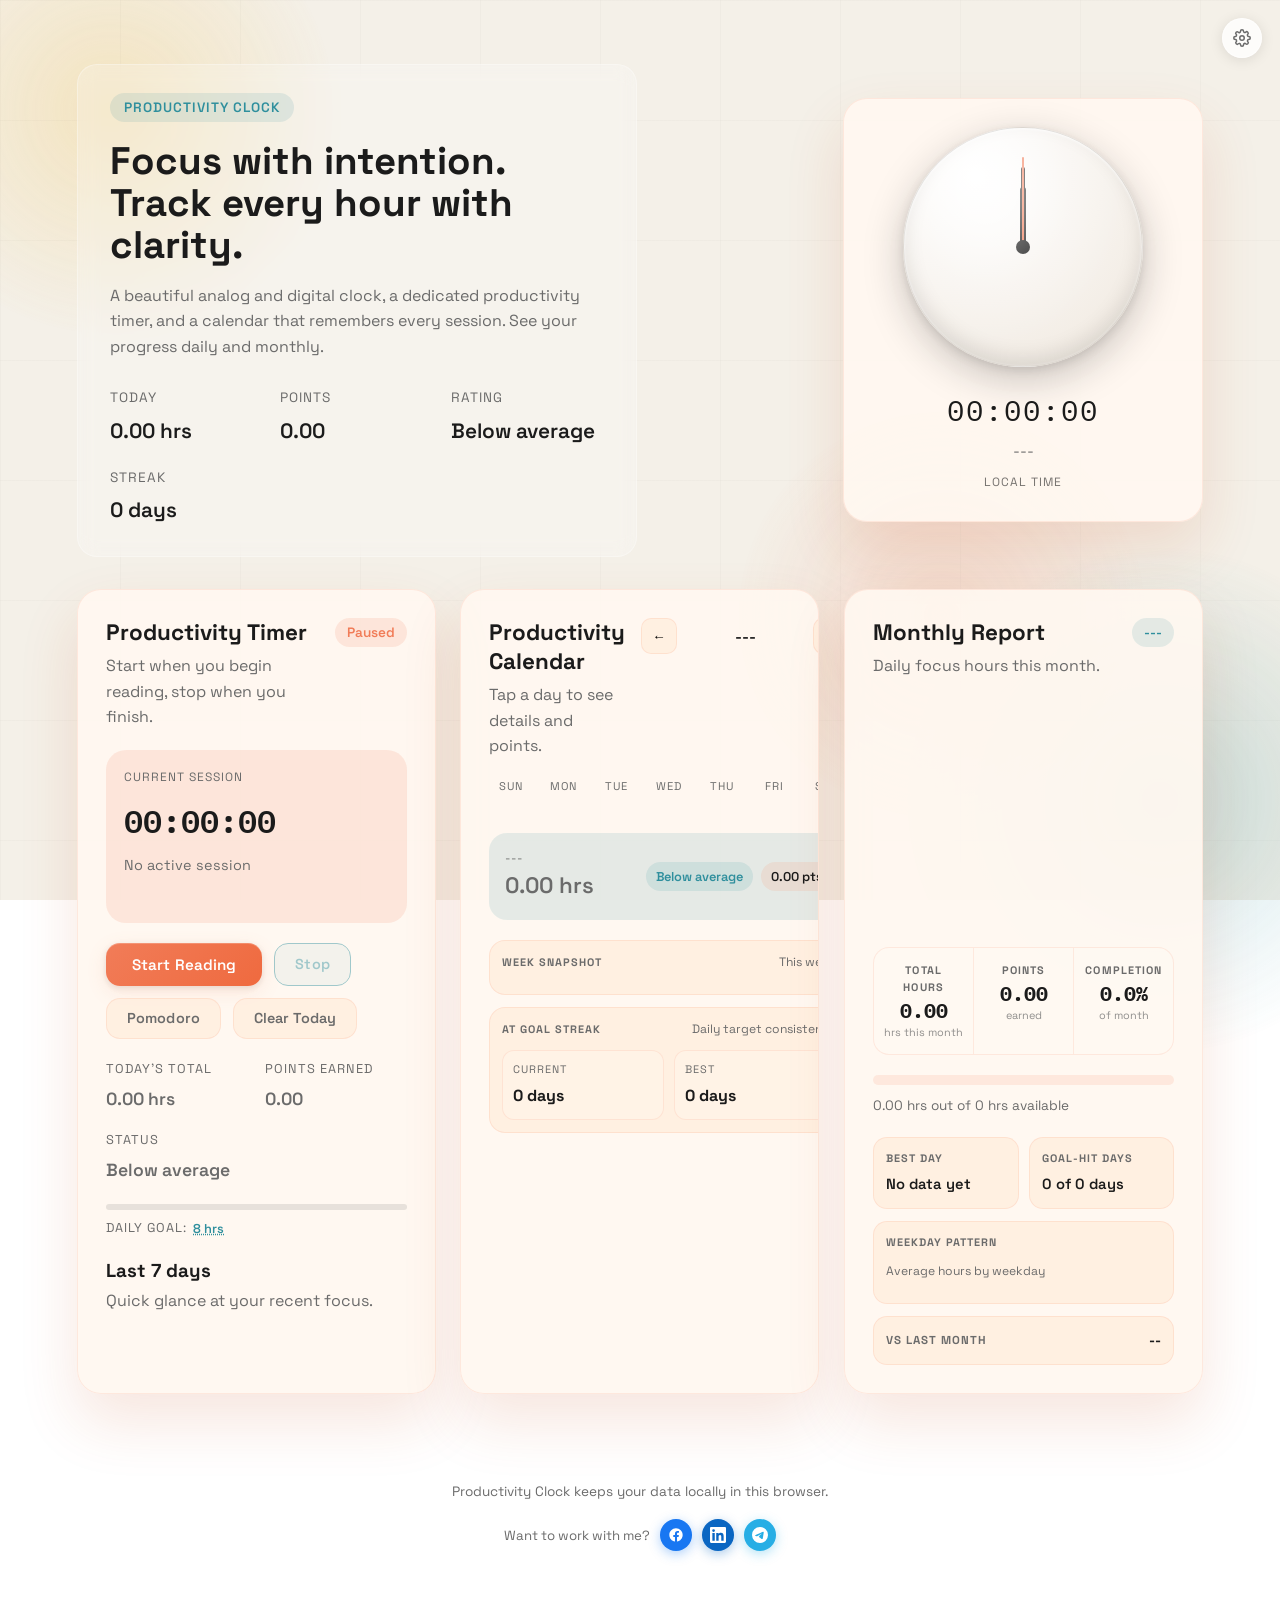
==== index.html @ 6327a014 "Add full stats page with day-by-day history, monthly reports, and calendar view" ====
<!doctype html>
<html lang="en">
  <head>
    <meta charset="UTF-8" />
    <meta name="viewport" content="width=device-width, initial-scale=1.0" />
    <title>Productivity Clock</title>
    <link rel="icon" type="image/svg+xml" href="logo.svg" />
    <link rel="stylesheet" href="styles.css" />
    <!-- storage.js must load before script.js — provides Store (chrome.storage adapter) -->
    <script src="storage.js"></script>
    <script defer src="script.js"></script>
  </head>
  <body>
    <!-- Settings -->
    <button class="settings-btn" id="settingsBtn" aria-label="Settings" title="Settings">
      <svg width="18" height="18" viewBox="0 0 24 24" fill="none" stroke="currentColor" stroke-width="2" stroke-linecap="round" stroke-linejoin="round" aria-hidden="true">
        <circle cx="12" cy="12" r="3"/><path d="M19.4 15a1.65 1.65 0 0 0 .33 1.82l.06.06a2 2 0 0 1-2.83 2.83l-.06-.06a1.65 1.65 0 0 0-1.82-.33 1.65 1.65 0 0 0-1 1.51V21a2 2 0 0 1-4 0v-.09A1.65 1.65 0 0 0 9 19.4a1.65 1.65 0 0 0-1.82.33l-.06.06a2 2 0 0 1-2.83-2.83l.06-.06A1.65 1.65 0 0 0 4.68 15a1.65 1.65 0 0 0-1.51-1H3a2 2 0 0 1 0-4h.09A1.65 1.65 0 0 0 4.6 9a1.65 1.65 0 0 0-.33-1.82l-.06-.06a2 2 0 0 1 2.83-2.83l.06.06A1.65 1.65 0 0 0 9 4.68a1.65 1.65 0 0 0 1-1.51V3a2 2 0 0 1 4 0v.09a1.65 1.65 0 0 0 1 1.51 1.65 1.65 0 0 0 1.82-.33l.06-.06a2 2 0 0 1 2.83 2.83l-.06.06A1.65 1.65 0 0 0 19.4 9a1.65 1.65 0 0 0 1.51 1H21a2 2 0 0 1 0 4h-.09a1.65 1.65 0 0 0-1.51 1z"/>
      </svg>
    </button>
    <div class="settings-panel" id="settingsPanel" hidden>
      <p class="sp-title">Settings</p>
      <div class="sp-section">
        <p class="sp-label">Theme</p>
        <div class="sp-themes">
          <button class="theme-dot" data-theme="warm"   title="Warm"></button>
          <button class="theme-dot" data-theme="dark"   title="Dark"></button>
          <button class="theme-dot" data-theme="ocean"  title="Ocean"></button>
          <button class="theme-dot" data-theme="forest" title="Forest"></button>
          <button class="theme-dot" data-theme="dusk"   title="Dusk"></button>
        </div>
      </div>
      <div class="sp-section">
        <p class="sp-label">Time Format</p>
        <div class="sp-formats">
          <label class="sp-fmt-opt"><input type="radio" name="timeFmt" value="hr"><span>Hr <em>2.50 hrs</em></span></label>
          <label class="sp-fmt-opt"><input type="radio" name="timeFmt" value="hr-min"><span>Hr · Min <em>2h 30m</em></span></label>
          <label class="sp-fmt-opt"><input type="radio" name="timeFmt" value="hr-min-sec"><span>Hr · Min · Sec <em>2h 30m 15s</em></span></label>
        </div>
      </div>
    </div>

    <div class="background">
      <div id="bgOverlay"></div>
      <span class="orb orb-one"></span>
      <span class="orb orb-two"></span>
      <span class="orb orb-three"></span>
      <span class="grid-texture"></span>
    </div>

    <!-- Background canvas — clock-tick particles + expanding rings -->
    <canvas id="bgCanvas"></canvas>

    <header class="hero">
      <div class="hero-copy">
        <span class="badge">Productivity Clock</span>
        <h1>Focus with intention. Track every hour with clarity.</h1>
        <p>
          A beautiful analog and digital clock, a dedicated productivity timer, and
          a calendar that remembers every session. See your progress daily and monthly.
        </p>
        <div class="hero-stats">
          <div>
            <p class="stat-label">Today</p>
            <p class="stat-value" id="todayHours">0.00 hrs</p>
          </div>
          <div>
            <p class="stat-label">Points</p>
            <p class="stat-value" id="todayPoints">0.00</p>
          </div>
          <div>
            <p class="stat-label">Rating</p>
            <p class="stat-value" id="todayRating">Below average</p>
          </div>
          <div>
            <p class="stat-label">Streak</p>
            <p class="stat-value" id="streakValue">0 days</p>
          </div>
        </div>
      </div>

      <div class="clock-card">
        <div class="analog-clock" aria-label="Analog clock">
          <div class="clock-face" id="clockFace">
            <span class="center-dot"></span>
            <span class="hand hour-hand" id="hourHand"></span>
            <span class="hand minute-hand" id="minuteHand"></span>
            <span class="hand second-hand" id="secondHand"></span>
          </div>
        </div>
        <div class="digital-block">
          <p class="digital-time" id="digitalTime">00:00:00</p>
          <p class="digital-date" id="digitalDate">---</p>
          <p class="timezone">Local time</p>
        </div>
      </div>
    </header>

    <main class="main-grid">
      <section class="card timer-card">
        <div class="card-header">
          <div>
            <h2>Productivity Timer</h2>
            <p>Start when you begin reading, stop when you finish.</p>
          </div>
          <span class="pill" id="timerStatus">Paused</span>
        </div>

        <div class="timer-display">
          <p class="timer-label">Current session</p>
          <p class="timer-value" id="sessionTime">00:00:00</p>
          <p class="timer-meta" id="sessionMeta">No active session</p>
          <p class="session-active-label" id="sessionActiveLabel"></p>
        </div>

        <div class="timer-actions">
          <button class="btn primary" id="startBtn">Start Reading</button>
          <button class="btn ghost" id="stopBtn" disabled>Stop</button>
          <button class="btn subtle" id="pomoToggleBtn">Pomodoro</button>
          <button class="btn subtle" id="clearTodayBtn">Clear Today</button>
        </div>

        <div class="pomo-section" id="pomoSection" hidden>
          <div class="pomo-settings">
            <div class="pomo-set-row">
              <span class="pomo-set-label">Focus</span>
              <div class="pomo-time-entry">
                <input type="number" id="pomoFocusFloat" class="pomo-num-input pomo-float-input" value="0.42" min="0.00028" max="23.9997" step="0.01" hidden>
                <span class="pomo-unit pomo-float-unit" hidden>hrs</span>
                <input type="number" id="pomoFocusH" class="pomo-num-input pomo-h-input" value="0" min="0" max="23" hidden>
                <span class="pomo-unit pomo-h-unit" hidden>h</span>
                <input type="number" id="pomoFocusM" class="pomo-num-input pomo-m-input" value="25" min="0" max="59">
                <span class="pomo-unit pomo-m-unit">m</span>
                <input type="number" id="pomoFocusS" class="pomo-num-input pomo-s-input" value="0" min="0" max="59" hidden>
                <span class="pomo-unit pomo-s-unit" hidden>s</span>
              </div>
            </div>
            <div class="pomo-set-row">
              <span class="pomo-set-label">Break</span>
              <label class="pomo-break-toggle" title="Enable break">
                <input type="checkbox" id="pomoBreakCheck" checked>
                <span class="pomo-toggle-pill"></span>
              </label>
              <div class="pomo-time-entry" id="pomoBreakEntry">
                <input type="number" id="pomoBreakFloat" class="pomo-num-input pomo-float-input" value="0.08" min="0" max="23.9997" step="0.01" hidden>
                <span class="pomo-unit pomo-float-unit" hidden>hrs</span>
                <input type="number" id="pomoBreakH" class="pomo-num-input pomo-h-input" value="0" min="0" max="23" hidden>
                <span class="pomo-unit pomo-h-unit" hidden>h</span>
                <input type="number" id="pomoBreakM" class="pomo-num-input pomo-m-input" value="5" min="0" max="59">
                <span class="pomo-unit pomo-m-unit">m</span>
                <input type="number" id="pomoBreakS" class="pomo-num-input pomo-s-input" value="0" min="0" max="59" hidden>
                <span class="pomo-unit pomo-s-unit" hidden>s</span>
              </div>
            </div>
          </div>
          <p class="pomo-phase-label" id="pomoPhaseLabel">Focus</p>
          <p class="pomo-time" id="pomoTime">25:00</p>
          <p class="pomo-cycles-note" id="pomoCyclesNote">0 cycles completed</p>
        </div>

        <div class="timer-summary">
          <div>
            <p class="summary-label">Today's total</p>
            <p class="summary-value" id="todayTotal">0.00 hrs</p>
          </div>
          <div>
            <p class="summary-label">Points earned</p>
            <p class="summary-value" id="todayPointsSummary">0.00</p>
          </div>
          <div>
            <p class="summary-label">Status</p>
            <p class="summary-value" id="todayStatusSummary">Below average</p>
          </div>
        </div>

        <div class="goal-row">
          <div class="goal-track">
            <div class="goal-fill" id="goalFill"></div>
          </div>
          <p class="goal-label">Daily goal: <button class="goal-edit-btn" id="goalEditBtn">8 hrs</button></p>
        </div>

        <div class="history">
          <div class="history-header">
            <h3>Last 7 days</h3>
            <p>Quick glance at your recent focus.</p>
          </div>
          <div class="history-list" id="historyList"></div>
        </div>
      </section>

      <section class="card calendar-card">
        <div class="card-header calendar-header">
          <div>
            <h2>Productivity Calendar</h2>
            <p>Tap a day to see details and points.</p>
          </div>
          <div class="month-controls">
            <button class="icon-btn" id="prevMonthBtn" aria-label="Previous month">&#8592;</button>
            <span class="month-label" id="monthLabel">---</span>
            <button class="icon-btn" id="nextMonthBtn" aria-label="Next month">&#8594;</button>
          </div>
        </div>

        <div class="calendar-grid">
          <div class="weekday">Sun</div>
          <div class="weekday">Mon</div>
          <div class="weekday">Tue</div>
          <div class="weekday">Wed</div>
          <div class="weekday">Thu</div>
          <div class="weekday">Fri</div>
          <div class="weekday">Sat</div>
        </div>
        <div class="calendar-days" id="calendarDays"></div>

        <div class="day-detail">
          <div>
            <p class="detail-label" id="selectedDateLabel">---</p>
            <p class="detail-hours" id="selectedDateHours">0.00 hrs</p>
          </div>
          <div class="detail-meta">
            <span class="detail-pill" id="selectedDateRating">Below average</span>
            <span class="detail-pill ghost" id="selectedDatePoints">0.00 pts</span>
          </div>
        </div>

        <div class="calendar-insights">
          <div class="week-strip-block">
            <div class="insight-head">
              <p class="insight-kicker">Week Snapshot</p>
              <p class="insight-meta" id="weekStripLabel">This week</p>
            </div>
            <div class="week-strip-days" id="weekStripDays"></div>
          </div>

          <div class="goal-streak-block">
            <div class="insight-head">
              <p class="insight-kicker">At Goal Streak</p>
              <p class="insight-meta">Daily target consistency</p>
            </div>
            <div class="goal-streak-stats">
              <div class="goal-streak-item">
                <p class="gss-label">Current</p>
                <p class="gss-value" id="goalStreakCurrent">0 days</p>
              </div>
              <div class="goal-streak-item">
                <p class="gss-label">Best</p>
                <p class="gss-value" id="goalStreakBest">0 days</p>
              </div>
            </div>
          </div>
        </div>
      </section>

      <section class="card report-card">
        <div class="card-header">
          <div>
            <h2>Monthly Report</h2>
            <p>Daily focus hours this month.</p>
          </div>
          <span class="pill accent" id="reportMonth">---</span>
        </div>

        <!-- Chart — prominent, first thing you see -->
        <div class="month-chart-wrap">
          <canvas id="monthChart" class="month-chart"></canvas>
          <div class="chart-tooltip" id="chartTooltip" hidden>
            <p class="ct-date" id="ctDate"></p>
            <p class="ct-val" id="ctVal"></p>
          </div>
        </div>

        <!-- Stat row -->
        <div class="report-stats-row">
          <div class="report-stat-item">
            <p class="rst-label">Total hours</p>
            <p class="rst-value" id="monthHours">0.00</p>
            <p class="rst-unit">hrs this month</p>
          </div>
          <div class="rst-divider"></div>
          <div class="report-stat-item">
            <p class="rst-label">Points</p>
            <p class="rst-value" id="monthPoints">0.00</p>
            <p class="rst-unit">earned</p>
          </div>
          <div class="rst-divider"></div>
          <div class="report-stat-item">
            <p class="rst-label">Completion</p>
            <p class="rst-value" id="monthPercent">0.0%</p>
            <p class="rst-unit">of month</p>
          </div>
        </div>

        <!-- Progress bar -->
        <div class="progress">
          <div class="progress-track">
            <div class="progress-bar" id="monthProgress"></div>
          </div>
          <p class="progress-note" id="monthNote">0.00 hrs out of 0 hrs available</p>
        </div>

        <div class="month-insights">
          <div class="month-highlight-grid">
            <div class="month-highlight-item">
              <p class="mhi-label">Best day</p>
              <p class="mhi-value" id="monthBestDay">No data yet</p>
            </div>
            <div class="month-highlight-item">
              <p class="mhi-label">Goal-hit days</p>
              <p class="mhi-value" id="monthGoalHitDays">0 of 0 days</p>
            </div>
          </div>

          <div class="weekday-pattern">
            <div class="insight-head">
              <p class="insight-kicker">Weekday Pattern</p>
              <p class="insight-meta">Average hours by weekday</p>
            </div>
            <div class="weekday-pattern-row" id="weekdayPatternRow"></div>
          </div>

          <div class="month-trend-row">
            <p class="mtr-label">Vs last month</p>
            <p class="mtr-value" id="monthTrendValue">--</p>
          </div>
        </div>
      </section>
    </main>

    <footer class="footer">
      <p class="footer-note">Productivity Clock keeps your data locally in this browser.</p>
      <div class="footer-contact">
        <span class="footer-contact-text">Want to work with me?</span>
        <a class="footer-social-btn fb" href="https://www.facebook.com/ap.babu.125" target="_blank" rel="noopener noreferrer" aria-label="Facebook">
          <svg viewBox="0 0 24 24" fill="currentColor" width="16" height="16"><path d="M22 12c0-5.52-4.48-10-10-10S2 6.48 2 12c0 4.99 3.66 9.13 8.44 9.88V14.89h-2.54V12h2.54V9.8c0-2.51 1.49-3.89 3.77-3.89 1.09 0 2.24.2 2.24.2v2.46h-1.26c-1.24 0-1.63.77-1.63 1.56V12h2.77l-.44 2.89h-2.33v6.99C18.34 21.13 22 16.99 22 12z"/></svg>
          <span class="fsb-label">Facebook</span>
        </a>
        <a class="footer-social-btn li" href="https://www.linkedin.com/in/anup-podder-4736012a7/" target="_blank" rel="noopener noreferrer" aria-label="LinkedIn">
          <svg viewBox="0 0 24 24" fill="currentColor" width="16" height="16"><path d="M20.45 20.45h-3.55v-5.57c0-1.33-.03-3.04-1.85-3.04-1.85 0-2.13 1.45-2.13 2.94v5.67H9.37V9h3.41v1.56h.05c.48-.9 1.64-1.85 3.37-1.85 3.6 0 4.27 2.37 4.27 5.45v6.29zM5.34 7.43a2.06 2.06 0 1 1 0-4.12 2.06 2.06 0 0 1 0 4.12zM7.12 20.45H3.56V9h3.56v11.45zM22.22 0H1.77C.79 0 0 .77 0 1.72v20.56C0 23.23.79 24 1.77 24h20.45C23.2 24 24 23.23 24 22.28V1.72C24 .77 23.2 0 22.22 0z"/></svg>
          <span class="fsb-label">LinkedIn</span>
        </a>
        <a class="footer-social-btn tg" href="https://t.me/AP_babu" target="_blank" rel="noopener noreferrer" aria-label="Telegram">
          <svg viewBox="0 0 24 24" fill="currentColor" width="16" height="16"><path d="M11.944 0A12 12 0 0 0 0 12a12 12 0 0 0 12 12 12 12 0 0 0 12-12A12 12 0 0 0 12 0a12 12 0 0 0-.056 0zm4.962 7.224c.1-.002.321.023.465.14a.506.506 0 0 1 .171.325c.016.093.036.306.02.472-.18 1.898-.962 6.502-1.36 8.627-.168.9-.499 1.201-.82 1.23-.696.065-1.225-.46-1.9-.902-1.056-.693-1.653-1.124-2.678-1.8-1.185-.78-.417-1.21.258-1.91.177-.184 3.247-2.977 3.307-3.23.007-.032.014-.15-.056-.212s-.174-.041-.249-.024c-.106.024-1.793 1.14-5.061 3.345-.48.33-.913.49-1.302.48-.428-.008-1.252-.241-1.865-.44-.752-.245-1.349-.374-1.297-.789.027-.216.325-.437.893-.663 3.498-1.524 5.83-2.529 6.998-3.014 3.332-1.386 4.025-1.627 4.476-1.635z"/></svg>
          <span class="fsb-label">Telegram</span>
        </a>
      </div>
    </footer>

    <!-- Session name modal -->
    <div class="modal-overlay" id="sessionModal" hidden>
      <div class="modal-card">
        <p class="modal-eyebrow">New Session</p>
        <h3 class="modal-title">What are you working on?</h3>
        <input type="text" id="sessionModalInput" class="modal-input" placeholder="e.g. Chapter 3, Deep work…" autocomplete="off" maxlength="60" />
        <p class="modal-hint">Optional — helps you remember what each session was for.</p>
        <div class="modal-actions">
          <button class="btn ghost" id="sessionModalCancel">Cancel</button>
          <button class="btn primary" id="sessionModalOk">Start</button>
        </div>
      </div>
    </div>

    <!-- Goal edit modal -->
    <div class="modal-overlay" id="goalModal" hidden>
      <div class="modal-card">
        <p class="modal-eyebrow">Daily Goal</p>
        <h3 class="modal-title">Set your focus target</h3>
        <!-- Float input — shown in "hr" mode -->
        <div class="modal-num-row" id="goalFloatRow">
          <input type="number" id="goalModalInput" class="modal-num-input" min="0.01" max="24" step="0.01" />
          <span class="modal-unit">hrs</span>
        </div>
        <!-- H + M inputs — shown in "hr-min" and "hr-min-sec" modes -->
        <div class="modal-num-row modal-hms-row" id="goalHMRow" hidden>
          <input type="number" id="goalModalH" class="modal-num-input modal-hms-input" min="0" max="23" value="8" />
          <span class="modal-unit">h</span>
          <input type="number" id="goalModalM" class="modal-num-input modal-hms-input" min="0" max="59" value="0" />
          <span class="modal-unit">m</span>
          <input type="number" id="goalModalS" class="modal-num-input modal-hms-input goal-s-input" min="0" max="59" value="0" hidden />
          <span class="modal-unit goal-s-unit" hidden>s</span>
        </div>
        <p class="modal-hint" id="goalModalHint">How many focused hours do you aim to complete today?</p>
        <div class="modal-warn" id="goalModalConfirmWarn" hidden>
          <span class="modal-warn-icon">&#9888;</span>
          <span>You can only set your daily goal <strong>once per day</strong>. Once saved, it cannot be changed until tomorrow. Are you sure?</span>
        </div>
        <div class="modal-warn modal-warn-locked" id="goalModalWarn" hidden>
          <span class="modal-warn-icon">&#9432;</span>
          <span>You've already set today's goal. It can only be changed once per day — come back tomorrow.</span>
        </div>
        <div class="modal-actions">
          <button class="btn ghost" id="goalModalCancel">Cancel</button>
          <button class="btn primary" id="goalModalOk">Save Goal</button>
        </div>
      </div>
    </div>

    <!-- Clear Today confirmation modal -->
    <div class="modal-overlay" id="clearModal" hidden>
      <div class="modal-card clear-modal-card">
        <div class="clear-modal-icon">
          <svg width="28" height="28" viewBox="0 0 24 24" fill="none" stroke="currentColor" stroke-width="2" stroke-linecap="round" stroke-linejoin="round" aria-hidden="true">
            <polyline points="3 6 5 6 21 6"/>
            <path d="M19 6l-1 14a2 2 0 0 1-2 2H8a2 2 0 0 1-2-2L5 6"/>
            <path d="M10 11v6M14 11v6"/>
            <path d="M9 6V4a1 1 0 0 1 1-1h4a1 1 0 0 1 1 1v2"/>
          </svg>
        </div>
        <h3 class="modal-title">Clear today's record?</h3>
        <p class="modal-hint">All focus time logged today will be permanently removed. This cannot be undone.</p>
        <div class="modal-actions">
          <button class="btn ghost" id="clearModalCancel">Cancel</button>
          <button class="btn danger" id="clearModalOk">Yes, clear it</button>
        </div>
      </div>
    </div>

    <!-- Tour: backdrop, spotlight, and card are separate so z-index stacking works cleanly -->
    <div class="tour-backdrop" id="tourOverlay" hidden></div>
    <div class="tour-spotlight" id="tourSpotlight" hidden aria-hidden="true"></div>
    <div class="tour-card" id="tourCard" hidden aria-modal="true" role="dialog" aria-label="Feature tour">
      <div class="tour-top">
        <span class="tour-emoji" id="tourEmoji">👋</span>
        <span class="tour-counter" id="tourCounter">1 of 7</span>
        <button class="tour-skip" id="tourSkip" aria-label="Skip tour">Skip tour</button>
      </div>
      <h3 class="tour-title" id="tourTitle"></h3>
      <p class="tour-desc" id="tourDesc"></p>
      <div class="tour-footer">
        <button class="tour-btn" id="tourPrev" aria-label="Previous step">← Back</button>
        <span class="tour-dots" id="tourDots"></span>
        <button class="tour-btn tour-btn-primary" id="tourNext">Next →</button>
      </div>
    </div>
    <!-- Reading Mode Overlay -->
    <div class="reading-overlay" id="readingOverlay" role="dialog" aria-label="Reading session" aria-hidden="true" hidden inert>

      <!-- State 1: Reading main (single ring view) -->
      <div class="reading-main" id="readingMain">
        <div class="reading-ring-wrap">
          <svg class="reading-ring-svg" viewBox="0 0 200 200" aria-hidden="true">
            <circle class="rring-track" cx="100" cy="100" r="86"/>
            <circle class="rring-fill" id="readingRingFill" cx="100" cy="100" r="86"/>
          </svg>
          <div class="reading-center">
            <span class="reading-mode-lbl">READING</span>
            <div class="reading-elapsed" id="readingElapsed">00:00</div>
            <span class="reading-sub-lbl">session time</span>
          </div>
        </div>
        <div class="reading-pomo-setup" id="readingPomoSetup" hidden>
          <div class="rps-rows">
            <div class="rps-row">
              <span class="rps-field-lbl">Focus</span>
              <div class="rps-time-entry">
                <input type="number" id="rovFocusFloat" class="rov-num-input pomo-float-input" value="0.42" min="0.00028" max="23.9997" step="0.01" hidden>
                <span class="rps-unit pomo-float-unit" hidden>hrs</span>
                <input type="number" id="rovFocusH" class="rov-num-input pomo-h-input" value="0" min="0" max="23" hidden>
                <span class="rps-unit pomo-h-unit" hidden>h</span>
                <input type="number" id="rovFocusM" class="rov-num-input pomo-m-input" value="25" min="0" max="59">
                <span class="rps-unit pomo-m-unit">m</span>
                <input type="number" id="rovFocusS" class="rov-num-input pomo-s-input" value="0" min="0" max="59" hidden>
                <span class="rps-unit pomo-s-unit" hidden>s</span>
              </div>
            </div>
            <div class="rps-row">
              <span class="rps-field-lbl">Break</span>
              <label class="pomo-break-toggle" title="Enable break">
                <input type="checkbox" id="rovBreakCheck" checked>
                <span class="pomo-toggle-pill"></span>
              </label>
              <div class="rps-time-entry" id="rovBreakEntry">
                <input type="number" id="rovBreakFloat" class="rov-num-input pomo-float-input" value="0.08" min="0" max="23.9997" step="0.01" hidden>
                <span class="rps-unit pomo-float-unit" hidden>hrs</span>
                <input type="number" id="rovBreakH" class="rov-num-input pomo-h-input" value="0" min="0" max="23" hidden>
                <span class="rps-unit pomo-h-unit" hidden>h</span>
                <input type="number" id="rovBreakM" class="rov-num-input pomo-m-input" value="5" min="0" max="59">
                <span class="rps-unit pomo-m-unit">m</span>
                <input type="number" id="rovBreakS" class="rov-num-input pomo-s-input" value="0" min="0" max="59" hidden>
                <span class="rps-unit pomo-s-unit" hidden>s</span>
              </div>
            </div>
          </div>
          <div class="rps-actions">
            <button class="rov-btn rov-ghost" id="readingPomoCancel">Cancel</button>
            <button class="rov-btn rov-primary" id="readingPomoStart">Start Focus</button>
          </div>
        </div>
        <div class="reading-controls">
          <button class="rov-pomo-btn" id="readingPomoToggle">Focus Mode</button>
          <button class="rov-stop-btn" id="readingStopBtn">Stop Session</button>
        </div>
      </div>

      <!-- State 2: Split view (reading + focus side by side) -->
      <div class="reading-split" id="readingSplit" hidden>
        <div class="split-reading-panel" id="splitReadingPanel">
          <p class="split-panel-label">READING</p>
          <div class="split-ring-wrap">
            <svg viewBox="0 0 160 160" class="split-ring-svg" aria-hidden="true">
              <circle class="srring-track" cx="80" cy="80" r="66"/>
              <circle class="srring-fill" id="splitReadFill" cx="80" cy="80" r="66"/>
            </svg>
            <div class="split-center">
              <div class="split-elapsed" id="splitElapsed">00:00</div>
              <span class="split-sub">session</span>
            </div>
          </div>
        </div>
        <div class="split-vdivider" id="splitDivider" aria-hidden="true"></div>
        <div class="split-focus-panel" id="splitFocusPanel">
          <p class="split-panel-label" id="splitFocusLabel">FOCUS</p>
          <div id="splitFocusCount">
            <div class="split-ring-wrap">
              <svg viewBox="0 0 160 160" class="split-ring-svg" aria-hidden="true">
                <circle class="sfring-track" cx="80" cy="80" r="66"/>
                <circle class="sfring-fill" id="splitFocusFill" cx="80" cy="80" r="66"/>
              </svg>
              <div class="split-center">
                <div class="split-countdown" id="splitCountdown">25:00</div>
                <span class="split-sub" id="splitFocusSub">stay focused</span>
              </div>
            </div>
          </div>
          <div id="splitPomoDone" hidden>
            <p class="spd-title">Round complete</p>
            <p class="spd-cycles" id="splitDoneCycles">1 cycle completed</p>
            <div class="spd-actions">
              <button class="rov-btn rov-primary" id="splitSameTimeBtn">Same time</button>
              <button class="rov-btn rov-subtle"  id="splitEndPomoBtn">Continue reading</button>
            </div>
          </div>
        </div>
      </div>

      <!-- Split controls row -->
      <div class="split-controls" id="splitControls" hidden>
        <button class="rov-panel-stop-btn" id="splitPanelStopBtn" hidden>Stop Focus</button>
        <button class="rov-stop-btn" id="splitStopBtn">Stop Session</button>
      </div>

    </div>
    <!-- Focus Mode Overlay -->
    <div class="focus-overlay" id="focusOverlay" role="dialog" aria-label="Focus timer" aria-hidden="true" hidden inert>
      <!-- Active countdown view -->
      <div class="focus-body" id="focusBody">
        <div class="focus-ring-wrap">
          <svg class="focus-ring-svg" viewBox="0 0 200 200" aria-hidden="true">
            <circle class="fring-track" cx="100" cy="100" r="86"/>
            <circle class="fring-fill" id="focusRingFill" cx="100" cy="100" r="86"/>
          </svg>
          <div class="focus-center">
            <span class="focus-phase-lbl" id="focusPhaseLabel">FOCUS</span>
            <div class="focus-countdown" id="focusCountdown">25:00</div>
            <span class="focus-sub-lbl" id="focusSubLabel">Stay in the zone.</span>
          </div>
        </div>
        <button class="focus-stop-btn" id="focusStopBtn">Stop session</button>
      </div>
      <!-- Round-complete prompt -->
      <div class="focus-done-wrap" id="focusDoneWrap" hidden>
        <div class="focus-done-card">
          <p class="fdc-title">Round complete</p>
          <p class="fdc-cycles" id="focusDoneCycles">1 cycle completed</p>
          <p class="fdc-question">Try another Pomodoro?</p>
          <div class="fdc-actions">
            <button class="fdc-btn fdc-primary" id="focusSameBtn">Same time</button>
            <button class="fdc-btn fdc-ghost"   id="focusNewBtn">Update time</button>
            <button class="fdc-btn fdc-subtle"  id="focusQuitBtn">I'm done</button>
          </div>
        </div>
      </div>
    </div>
  </body>
</html>
---- styles.css ----
@import url("https://fonts.googleapis.com/css2?family=Space+Grotesk:wght@300;400;500;600;700&family=IBM+Plex+Mono:wght@400;500&display=swap");

:root {
  --bg: #f4f0e8;
  --ink: #1b1b1b;
  --muted: #6b6b6b;
  --card: rgba(255, 248, 240, 0.92);
  --stroke: rgba(241, 124, 88, 0.13);
  --surface: rgba(255, 238, 222, 0.80);
  --accent-bg: rgba(241, 124, 88, 0.14);
  --teal-bg: rgba(47, 143, 157, 0.12);
  --green-bg: rgba(76, 149, 108, 0.14);
  --accent: #f17c58;
  --accent-strong: #ef6a3f;
  --teal: #2f8f9d;
  --gold: #f2c14e;
  --green: #4c956c;
  --shadow: 0 28px 60px rgba(200, 80, 30, 0.14);
}

*,
*::before,
*::after {
  box-sizing: border-box;
  user-select: none;
  -webkit-user-select: none;
}

input,
textarea,
[contenteditable] {
  user-select: text;
  -webkit-user-select: text;
}

[hidden] {
  display: none !important;
}

body {
  margin: 0;
  font-family: "Space Grotesk", system-ui, sans-serif;
  background: transparent;
  color: var(--ink);
  min-height: 100vh;
  position: relative;
  overflow-x: hidden;
  transition: color 0.4s ease;
}

.background {
  position: fixed;
  inset: 0;
  z-index: -2;
  pointer-events: none;
}

.orb {
  position: absolute;
  border-radius: 50%;
  filter: blur(0px);
  opacity: 0.75;
}

.orb-one {
  width: 460px;
  height: 460px;
  background: radial-gradient(circle, rgba(242, 193, 78, 0.35), transparent 70%);
  top: -120px;
  left: -120px;
}

.orb-two {
  width: 520px;
  height: 520px;
  background: radial-gradient(circle, rgba(47, 143, 157, 0.3), transparent 70%);
  bottom: -160px;
  right: -140px;
}

.orb-three {
  width: 420px;
  height: 420px;
  background: radial-gradient(circle, rgba(241, 124, 88, 0.25), transparent 70%);
  top: 45%;
  right: 10%;
}

.grid-texture {
  position: absolute;
  inset: 0;
  background-image: linear-gradient(rgba(27, 27, 27, 0.04) 1px, transparent 1px),
    linear-gradient(90deg, rgba(27, 27, 27, 0.04) 1px, transparent 1px);
  background-size: 120px 120px;
  opacity: 0.5;
}

.hero {
  display: flex;
  flex-wrap: wrap;
  gap: 32px;
  padding: 64px 6vw 32px;
  align-items: center;
  justify-content: space-between;
}

.hero-copy {
  flex: 1 1 320px;
  max-width: 560px;
  background: rgba(255, 255, 255, 0.22);
  backdrop-filter: blur(10px);
  -webkit-backdrop-filter: blur(10px);
  border-radius: 20px;
  padding: 28px 32px;
  border: 1px solid rgba(255, 255, 255, 0.3);
}

html[data-theme="dark"] .hero-copy {
  background: rgba(13, 17, 23, 0.45);
  border-color: rgba(255, 255, 255, 0.07);
}

.badge {
  display: inline-flex;
  padding: 6px 14px;
  border-radius: 999px;
  background: var(--teal-bg);
  color: var(--teal);
  font-weight: 600;
  font-size: 0.85rem;
  text-transform: uppercase;
  letter-spacing: 1px;
}

h1 {
  font-size: clamp(2.4rem, 3vw, 3.4rem);
  line-height: 1.1;
  margin: 18px 0 16px;
}

p {
  margin: 0;
  color: var(--muted);
  line-height: 1.6;
}

.hero-stats {
  display: grid;
  grid-template-columns: repeat(auto-fit, minmax(120px, 1fr));
  gap: 18px;
  margin-top: 28px;
}

.stat-label {
  font-size: 0.85rem;
  text-transform: uppercase;
  letter-spacing: 1px;
  color: var(--muted);
}

.stat-value {
  font-size: 1.3rem;
  font-weight: 600;
  color: var(--ink);
  margin-top: 6px;
}

.clock-card {
  flex: 0 1 360px;
  padding: 28px;
  border-radius: 24px;
  background: var(--card);
  border: 1px solid var(--stroke);
  box-shadow: var(--shadow);
  display: grid;
  gap: 20px;
  justify-items: center;
}

.analog-clock {
  position: relative;
  width: 240px;
  height: 240px;
}

.clock-face {
  width: 100%;
  height: 100%;
  border-radius: 50%;
  background: radial-gradient(circle at 30% 20%, #fff, #efe7dd);
  border: 1px solid rgba(27, 27, 27, 0.1);
  position: relative;
  box-shadow:
    inset 0 1px 3px rgba(255, 255, 255, 0.9),
    inset 0 -8px 20px rgba(0, 0, 0, 0.1),
    0 12px 40px rgba(0, 0, 0, 0.22),
    0 3px 10px rgba(0, 0, 0, 0.1);
}

.clock-face::after {
  content: "";
  position: absolute;
  inset: 0;
  border-radius: 50%;
  background: radial-gradient(
    ellipse at 35% 25%,
    rgba(255, 255, 255, 0.72) 0%,
    rgba(255, 255, 255, 0.14) 38%,
    transparent 65%
  );
  pointer-events: none;
  z-index: 4;
}

.clock-face .tick {
  position: absolute;
  width: 2px;
  height: 12px;
  background: rgba(27, 27, 27, 0.25);
  top: 8px;
  left: 50%;
  transform-origin: center 112px;
  z-index: 1;
}

.clock-face .tick.bold {
  height: 18px;
  width: 3px;
  background: rgba(27, 27, 27, 0.45);
}

.hand {
  position: absolute;
  width: 4px;
  background: var(--ink);
  bottom: 50%;
  left: 50%;
  transform-origin: bottom center;
  transform: translateX(-50%) rotate(0deg);
  border-radius: 999px;
  z-index: 2;
}

.hour-hand {
  height: 60px;
  width: 6px;
}

.minute-hand {
  height: 80px;
  width: 4px;
}

.second-hand {
  height: 90px;
  width: 2px;
  background: var(--accent);
}

.center-dot {
  position: absolute;
  width: 14px;
  height: 14px;
  background: var(--ink);
  border-radius: 50%;
  top: 50%;
  left: 50%;
  transform: translate(-50%, -50%);
  z-index: 3;
}

.digital-block {
  text-align: center;
}

.digital-time {
  font-family: "IBM Plex Mono", monospace;
  font-size: 1.8rem;
  letter-spacing: 2px;
  color: var(--ink);
}

.digital-date {
  margin-top: 6px;
  font-size: 0.95rem;
  color: var(--muted);
}

.timezone {
  font-size: 0.75rem;
  text-transform: uppercase;
  letter-spacing: 1px;
  margin-top: 10px;
  color: rgba(27, 27, 27, 0.6);
}

.main-grid {
  display: grid;
  gap: 24px;
  padding: 0 6vw 64px;
  grid-template-columns: repeat(auto-fit, minmax(320px, 1fr));
}

.card {
  background: var(--card);
  border: 1px solid var(--stroke);
  border-radius: 24px;
  padding: 28px;
  box-shadow: var(--shadow);
  display: grid;
  gap: 20px;
  align-content: start;
}

.card-header {
  display: flex;
  gap: 16px;
  align-items: flex-start;
  justify-content: space-between;
}

.card-header h2 {
  margin: 0 0 6px;
  font-size: 1.4rem;
}

.pill {
  padding: 6px 12px;
  border-radius: 999px;
  background: var(--accent-bg);
  color: var(--accent);
  font-weight: 600;
  font-size: 0.85rem;
  height: fit-content;
}

.pill.accent {
  background: var(--teal-bg);
  color: var(--teal);
}

.pill.running {
  background: var(--green-bg);
  color: var(--green);
}

.timer-display {
  background: var(--accent-bg);
  border-radius: 20px;
  padding: 18px;
  display: grid;
  gap: 8px;
}

.timer-label {
  text-transform: uppercase;
  letter-spacing: 1px;
  font-size: 0.75rem;
  color: var(--muted);
}

.timer-value {
  font-size: 2rem;
  font-weight: 600;
  color: var(--ink);
  font-family: "IBM Plex Mono", monospace;
}

.timer-meta {
  font-size: 0.9rem;
  color: var(--muted);
}

.timer-actions {
  display: flex;
  flex-wrap: wrap;
  gap: 12px;
}

.btn {
  border: none;
  padding: 11px 20px;
  border-radius: 14px;
  font-size: 0.9rem;
  cursor: pointer;
  font-weight: 600;
  font-family: inherit;
  letter-spacing: 0.1px;
  position: relative;
  overflow: hidden;
  transition:
    transform   0.20s cubic-bezier(0.34, 1.56, 0.64, 1),
    box-shadow  0.20s ease,
    filter      0.18s ease,
    background  0.18s ease,
    color       0.18s ease,
    border-color 0.18s ease;
}

.btn:active:not(:disabled) {
  transform: scale(0.96) !important;
  filter: brightness(0.92) !important;
  transition-duration: 0.08s;
}

.btn:disabled {
  opacity: 0.45;
  cursor: not-allowed;
  box-shadow: none;
  filter: none;
}

/* ── Primary — Start Reading / Start Focus ── */
.btn.primary {
  background: linear-gradient(135deg, var(--accent) 0%, var(--accent-strong) 100%);
  color: #fff;
  padding: 12px 26px;
  font-size: 0.95rem;
  box-shadow:
    0 6px 20px var(--accent-bg),
    0 2px 6px rgba(0,0,0,0.10),
    inset 0 1px 0 rgba(255,255,255,0.20);
}
.btn.primary:hover:not(:disabled) {
  transform: translateY(-2px) scale(1.02);
  box-shadow:
    0 12px 28px var(--accent-bg),
    0 4px 10px rgba(0,0,0,0.12),
    inset 0 1px 0 rgba(255,255,255,0.22);
  filter: brightness(1.06);
}

/* ── Ghost — Stop ── */
.btn.ghost {
  background: var(--teal-bg);
  color: var(--teal);
  border: 1.5px solid var(--teal);
  padding: 10.5px 20px;
}
.btn.ghost:hover:not(:disabled) {
  background: var(--teal);
  color: #fff;
  transform: translateY(-2px);
  box-shadow: 0 6px 18px var(--teal-bg);
}

/* ── Subtle — Pomodoro (off) / Clear Today ── */
.btn.subtle {
  background: var(--surface);
  color: var(--muted);
  border: 1.5px solid var(--stroke);
  padding: 10.5px 20px;
}
.btn.subtle:hover:not(:disabled) {
  border-color: var(--accent);
  color: var(--accent);
  background: var(--accent-bg);
  transform: translateY(-1px);
}

/* Clear Today gets a subtle red warning on hover */
#clearTodayBtn:hover:not(:disabled) {
  border-color: rgba(210, 50, 50, 0.35);
  color: rgba(200, 50, 50, 0.80);
  background: rgba(210, 50, 50, 0.06);
}

.timer-summary {
  display: grid;
  grid-template-columns: repeat(auto-fit, minmax(120px, 1fr));
  gap: 16px;
}

.summary-label {
  font-size: 0.8rem;
  color: var(--muted);
  text-transform: uppercase;
  letter-spacing: 1px;
}

.summary-value {
  margin-top: 6px;
  font-size: 1.1rem;
  font-weight: 600;
}

.history-header h3 {
  margin: 0 0 6px;
}

.history-list {
  display: grid;
  gap: 10px;
}

.history-item {
  display: flex;
  justify-content: space-between;
  align-items: center;
  padding: 10px 12px;
  border-radius: 12px;
  background: var(--surface);
  border: 1px solid var(--stroke);
  font-size: 0.9rem;
}

.history-item span {
  font-weight: 600;
}

.calendar-header {
  align-items: flex-start;
}

.month-controls {
  display: flex;
  align-items: center;
  gap: 8px;
}

.icon-btn {
  width: 36px;
  height: 36px;
  border-radius: 10px;
  border: 1px solid var(--stroke);
  background: var(--surface);
  cursor: pointer;
}

.month-label {
  font-weight: 600;
  min-width: 120px;
  text-align: center;
}

.calendar-grid,
.calendar-days {
  display: grid;
  grid-template-columns: repeat(7, minmax(0, 1fr));
  gap: 8px;
}

.weekday {
  text-transform: uppercase;
  font-size: 0.7rem;
  letter-spacing: 1px;
  color: var(--muted);
  text-align: center;
}

.calendar-day {
  min-height: 72px;
  border-radius: 14px;
  padding: 8px;
  background: var(--surface);
  border: 1px solid var(--stroke);
  display: grid;
  gap: 6px;
  min-width: 0;
  cursor: pointer;
  transition: transform 0.2s ease, border-color 0.2s ease;
}

.calendar-day:hover {
  transform: translateY(-2px);
  border-color: var(--accent);
}

.calendar-day.inactive {
  opacity: 0.35;
  cursor: default;
}

.calendar-day.today {
  border-color: var(--accent);
}

.calendar-day.selected {
  outline: 2px solid var(--teal);
}

.day-number {
  font-weight: 600;
  font-size: 0.9rem;
}

.day-hours {
  font-size: 0.75rem;
  color: var(--muted);
}

/* ── Calendar-cell status backgrounds (6 tiers) ── */
.status-low       { background: var(--accent-bg); }
.status-avg       { background: rgba(242, 193, 78, 0.22); }
.status-good      { background: var(--teal-bg); }
.status-perfect   { background: rgba(61, 184, 200, 0.22); }
.status-excellent { background: rgba(112, 64, 168, 0.16); }
.status-premium   { background: rgba(196, 155, 60, 0.28); }

.day-detail {
  display: flex;
  align-items: center;
  justify-content: space-between;
  gap: 16px;
  padding: 16px;
  border-radius: 18px;
  background: var(--teal-bg);
}

.detail-label {
  text-transform: uppercase;
  letter-spacing: 1px;
  font-size: 0.75rem;
  color: var(--muted);
}

.detail-hours {
  font-size: 1.4rem;
  font-weight: 600;
}

.detail-meta {
  display: flex;
  gap: 8px;
  flex-wrap: wrap;
}

.detail-pill {
  padding: 6px 10px;
  border-radius: 999px;
  font-size: 0.8rem;
  font-weight: 600;
  background: var(--teal-bg);
  color: var(--teal);
}

.detail-pill.ghost {
  background: var(--stroke);
  color: var(--ink);
}

/* ── Detail-pill colours for all 6 tiers ── */
.detail-pill.status-low {
  background: var(--accent-bg);
  color: var(--accent-strong);
}
.detail-pill.status-avg {
  background: rgba(242, 193, 78, 0.25);
  color: #8a6400;
}
.detail-pill.status-good {
  background: var(--teal-bg);
  color: var(--teal);
}
.detail-pill.status-perfect {
  background: rgba(61, 184, 200, 0.18);
  color: #1a7f94;
}
.detail-pill.status-excellent {
  background: rgba(112, 64, 168, 0.14);
  color: #7040a8;
}
.detail-pill.status-premium {
  background: rgba(196, 155, 60, 0.22);
  color: #8a6800;
}

/* ── History-list status label colours ── */
.history-status {
  font-size: 0.82rem;
  font-weight: 600;
  padding: 2px 8px;
  border-radius: 999px;
  display: inline-block;
  margin-top: 3px;
}
.history-status.status-low       { background: var(--accent-bg);              color: var(--accent-strong); }
.history-status.status-avg       { background: rgba(242,193,78,0.22);         color: #8a6400; }
.history-status.status-good      { background: var(--teal-bg);                color: var(--teal); }
.history-status.status-perfect   { background: rgba(61,184,200,0.18);         color: #1a7f94; }
.history-status.status-excellent { background: rgba(112,64,168,0.14);         color: #7040a8; }
.history-status.status-premium   { background: rgba(196,155,60,0.22);         color: #8a6800; }

/* ── Today status text colour (stat-value / summary-value elements only) ── */
.stat-value.status-low,    .summary-value.status-low    { color: var(--accent-strong, #a8432e); background: none; }
.stat-value.status-avg,    .summary-value.status-avg    { color: #8a6400; background: none; }
.stat-value.status-good,   .summary-value.status-good   { color: var(--teal); background: none; }
.stat-value.status-perfect,.summary-value.status-perfect{ color: #1a7f94; background: none; }
.stat-value.status-excellent,.summary-value.status-excellent { color: #7040a8; background: none; }
.stat-value.status-premium,.summary-value.status-premium { color: #8a6800; background: none; }

.calendar-insights {
  display: grid;
  gap: 12px;
}

.week-strip-block,
.goal-streak-block {
  background: var(--surface);
  border: 1px solid var(--stroke);
  border-radius: 16px;
  padding: 12px;
  display: grid;
  gap: 10px;
}

.insight-head {
  display: flex;
  align-items: baseline;
  justify-content: space-between;
  gap: 10px;
  flex-wrap: wrap;
}

.insight-kicker {
  font-size: 0.68rem;
  text-transform: uppercase;
  letter-spacing: 1px;
  color: var(--muted);
  font-weight: 700;
}

.insight-meta {
  font-size: 0.76rem;
  color: var(--muted);
}

.week-strip-days {
  display: grid;
  grid-template-columns: repeat(7, minmax(0, 1fr));
  gap: 8px;
}

.week-strip-day {
  display: grid;
  justify-items: center;
  gap: 5px;
  min-width: 0;
}

.ws-day-label {
  font-size: 0.63rem;
  color: var(--muted);
  text-transform: uppercase;
  letter-spacing: 0.7px;
}

.ws-bar {
  width: 100%;
  height: 44px;
  border-radius: 999px;
  background: var(--stroke);
  overflow: hidden;
  display: flex;
  align-items: flex-end;
}

.ws-fill {
  width: 100%;
  height: 0%;
  border-radius: 999px;
  background: linear-gradient(180deg, var(--teal), var(--accent));
  transition: height 0.3s ease;
}

.week-strip-day.is-today .ws-bar {
  outline: 2px solid var(--teal);
}

.ws-day-hours {
  font-size: 0.66rem;
  color: var(--ink);
  font-family: "IBM Plex Mono", monospace;
}

.goal-streak-stats {
  display: grid;
  grid-template-columns: repeat(2, minmax(0, 1fr));
  gap: 10px;
}

.goal-streak-item {
  background: rgba(255, 255, 255, 0.16);
  border: 1px solid var(--stroke);
  border-radius: 12px;
  padding: 10px;
}

.gss-label {
  font-size: 0.68rem;
  text-transform: uppercase;
  letter-spacing: 1px;
  color: var(--muted);
}

.gss-value {
  font-size: 1rem;
  font-weight: 700;
  color: var(--ink);
  margin-top: 5px;
}

/* ---- Monthly insight — rings + heatmap ---- */
.month-chart-wrap {
  position: relative;
  margin-top: 8px;
  overflow: visible;
}

.month-chart {
  display: block;
  width: 100%;
  height: 204px;
  cursor: default;
}

/* Tooltip */
.chart-tooltip {
  position: absolute;
  pointer-events: none;
  background: var(--card);
  border: 1px solid var(--stroke);
  border-radius: 12px;
  padding: 8px 12px;
  backdrop-filter: blur(16px);
  -webkit-backdrop-filter: blur(16px);
  box-shadow: 0 12px 32px rgba(0, 0, 0, 0.18);
  transform: translate(-50%, calc(-100% - 10px));
  white-space: normal;
  max-width: 120px;
  text-align: center;
  z-index: 10;
}
.chart-tooltip::after {
  content: "";
  position: absolute;
  bottom: -5px;
  left: 50%;
  transform: translateX(-50%) rotate(45deg);
  width: 9px;
  height: 9px;
  background: var(--card);
  border-right: 1px solid var(--stroke);
  border-bottom: 1px solid var(--stroke);
}
.ct-date {
  margin: 0 0 2px;
  font-size: 0.7rem;
  color: var(--muted);
  text-transform: uppercase;
  letter-spacing: 1px;
  font-weight: 700;
}
.ct-val {
  margin: 0;
  font-size: 1rem;
  font-weight: 700;
  color: var(--accent);
  font-family: "IBM Plex Mono", monospace;
}

/* ---- Stat row ---- */
.report-stats-row {
  display: flex;
  margin-top: 16px;
  border-radius: 16px;
  border: 1px solid var(--stroke);
  overflow: hidden;
  background: rgba(255,255,255,0.04);
}

.report-stat-item {
  flex: 1;
  padding: 14px 10px 12px;
  text-align: center;
}

.rst-divider {
  width: 1px;
  background: var(--stroke);
  flex-shrink: 0;
}

.rst-label {
  margin: 0 0 5px;
  font-size: 0.68rem;
  text-transform: uppercase;
  letter-spacing: 1.1px;
  color: var(--muted);
  font-weight: 700;
}

.rst-value {
  margin: 0 0 3px;
  font-size: 1.25rem;
  font-weight: 700;
  color: var(--ink);
  font-family: "IBM Plex Mono", monospace;
  line-height: 1;
}

.rst-unit {
  margin: 0;
  font-size: 0.68rem;
  color: var(--muted);
  opacity: 0.75;
}

/* ---- Progress bar ---- */
.progress-track {
  width: 100%;
  height: 10px;
  background: var(--stroke);
  border-radius: 999px;
  overflow: hidden;
}

.progress-bar {
  height: 100%;
  width: 0%;
  background: linear-gradient(90deg, var(--accent), var(--teal));
  border-radius: 999px;
  transition: width 0.4s ease;
}

.progress-note {
  margin-top: 10px;
  font-size: 0.85rem;
}

.month-insights {
  display: grid;
  gap: 12px;
}

.month-highlight-grid {
  display: grid;
  grid-template-columns: repeat(2, minmax(0, 1fr));
  gap: 10px;
}

.month-highlight-item {
  background: var(--surface);
  border: 1px solid var(--stroke);
  border-radius: 14px;
  padding: 12px;
}

.mhi-label {
  margin: 0 0 6px;
  font-size: 0.68rem;
  text-transform: uppercase;
  letter-spacing: 1px;
  color: var(--muted);
  font-weight: 700;
}

.mhi-value {
  margin: 0;
  font-size: 0.92rem;
  color: var(--ink);
  font-weight: 600;
}

.weekday-pattern {
  background: var(--surface);
  border: 1px solid var(--stroke);
  border-radius: 14px;
  padding: 12px;
  display: grid;
  gap: 10px;
}

.weekday-pattern-row {
  display: grid;
  grid-template-columns: repeat(7, minmax(0, 1fr));
  gap: 8px;
}

.wp-item {
  display: grid;
  justify-items: center;
  gap: 4px;
  min-width: 0;
}

.wp-label {
  font-size: 0.62rem;
  color: var(--muted);
  text-transform: uppercase;
  letter-spacing: 0.7px;
}

.wp-bar {
  width: 100%;
  height: 40px;
  border-radius: 999px;
  background: var(--stroke);
  overflow: hidden;
  display: flex;
  align-items: flex-end;
}

.wp-fill {
  width: 100%;
  height: 0%;
  border-radius: 999px;
  background: linear-gradient(180deg, var(--accent), var(--gold));
  transition: height 0.3s ease;
}

.wp-avg {
  font-size: 0.65rem;
  color: var(--ink);
  font-family: "IBM Plex Mono", monospace;
}

.month-trend-row {
  display: flex;
  align-items: center;
  justify-content: space-between;
  gap: 10px;
  background: var(--surface);
  border: 1px solid var(--stroke);
  border-radius: 14px;
  padding: 12px;
}

.mtr-label {
  font-size: 0.72rem;
  text-transform: uppercase;
  letter-spacing: 1px;
  color: var(--muted);
  font-weight: 700;
}

.mtr-value {
  font-size: 0.88rem;
  color: var(--ink);
  font-weight: 700;
}

.mtr-up { color: var(--green); }
.mtr-down { color: var(--accent-strong); }
.mtr-flat { color: var(--teal); }

.footer {
  text-align: center;
  padding: 24px 6vw 52px;
  color: var(--muted);
  font-size: 0.85rem;
}

.footer-note {
  margin: 0 0 16px;
}

.footer-contact {
  display: inline-flex;
  align-items: center;
  gap: 10px;
  flex-wrap: wrap;
  justify-content: center;
}

.footer-contact-text {
  font-size: 0.83rem;
  color: var(--muted);
}

/* Icon-only pill that expands to show name on hover */
.footer-social-btn {
  display: inline-flex;
  align-items: center;
  gap: 0;
  padding: 8px;
  border-radius: 50%;
  border: none;
  text-decoration: none;
  cursor: pointer;
  color: #fff;
  font-family: inherit;
  font-size: 0.78rem;
  font-weight: 700;
  overflow: hidden;
  white-space: nowrap;
  transition:
    border-radius 0.32s cubic-bezier(0.23, 1, 0.32, 1),
    padding      0.32s cubic-bezier(0.23, 1, 0.32, 1),
    gap          0.32s cubic-bezier(0.23, 1, 0.32, 1),
    transform    0.22s cubic-bezier(0.23, 1, 0.32, 1),
    box-shadow   0.22s ease,
    filter       0.18s ease;
}
.footer-social-btn:hover {
  border-radius: 10px;
  padding: 8px 13px;
  gap: 7px;
  transform: translateY(-2px);
  filter: brightness(1.1);
}
.footer-social-btn:active {
  transform: translateY(0) scale(0.96);
  filter: brightness(0.92);
}

/* Label hidden by default, slides in on hover */
.fsb-label {
  max-width: 0;
  opacity: 0;
  overflow: hidden;
  transition:
    max-width 0.32s cubic-bezier(0.23, 1, 0.32, 1),
    opacity   0.22s ease 0.06s;
}
.footer-social-btn:hover .fsb-label {
  max-width: 80px;
  opacity: 1;
}

.footer-social-btn.fb {
  background: #1877f2;
  box-shadow: 0 3px 12px rgba(24, 119, 242, 0.35);
}
.footer-social-btn.li {
  background: #0a66c2;
  box-shadow: 0 3px 12px rgba(10, 102, 194, 0.35);
}
.footer-social-btn.tg {
  background: #27aee5;
  box-shadow: 0 3px 12px rgba(39, 174, 229, 0.35);
}

@media (max-width: 900px) {
  .hero {
    padding-top: 48px;
    gap: 24px;
  }

  .hero-copy {
    max-width: 100%;
  }

  .clock-card {
    width: 100%;
    flex: 1 1 100%;
  }
}

@media (max-width: 600px) {
  .hero {
    padding: 32px 4vw 20px;
    gap: 20px;
  }

  .hero-copy {
    padding: 20px 22px;
  }

  .clock-card {
    padding: 22px 18px;
    flex: 1 1 100%;
  }

  .analog-clock {
    width: 190px;
    height: 190px;
  }

  /* Re-anchor ticks for 190px clock: center at 95px, top at 8px → origin 87px */
  .clock-face .tick {
    transform-origin: center 87px;
  }

  .clock-face .tick.bold {
    transform-origin: center 87px;
  }

  .timer-actions {
    flex-direction: column;
    align-items: stretch;
  }
}

@media (max-width: 520px) {
  .card-header {
    flex-direction: column;
    align-items: flex-start;
  }

  .month-controls {
    width: 100%;
    justify-content: space-between;
  }

  .month-label {
    min-width: 0;
    flex: 1;
  }

  .calendar-grid,
  .calendar-days {
    gap: 6px;
  }

  .calendar-day {
    min-height: 56px;
    padding: 6px;
    border-radius: 12px;
  }

  .weekday {
    font-size: 0.6rem;
    letter-spacing: 0.5px;
  }

  .day-number {
    font-size: 0.8rem;
  }

  .day-hours {
    font-size: 0.65rem;
  }

  .day-detail {
    flex-direction: column;
    align-items: flex-start;
  }

  .month-highlight-grid {
    grid-template-columns: 1fr;
  }

  .week-strip-days,
  .weekday-pattern-row {
    gap: 6px;
  }

  .ws-bar,
  .wp-bar {
    height: 36px;
  }
}

/* ---- 3D card tilt ---- */
.card,
.clock-card {
  will-change: transform;
}

/* ---- parallax orb transitions ---- */
.orb {
  transition: transform 0.4s cubic-bezier(0.25, 0.46, 0.45, 0.94);
}

/* ---- active session label ---- */
.session-active-label {
  font-size: 0.82rem;
  color: var(--teal);
  font-style: italic;
  margin: 4px 0 0;
  min-height: 1.2em;
  transition: opacity 0.3s ease;
}

/* ---- pomodoro section ---- */
.pomo-section {
  display: grid;
  gap: 6px;
  padding: 18px;
  border-radius: 18px;
  background: rgba(76, 149, 108, 0.08);
  border: 1px solid rgba(76, 149, 108, 0.18);
  text-align: center;
}

.pomo-settings {
  display: flex;
  flex-direction: column;
  gap: 8px;
  margin-bottom: 4px;
  align-items: center;
}
.pomo-set-row {
  display: flex;
  align-items: center;
  gap: 8px;
}
.pomo-set-label {
  font-size: 0.75rem;
  color: var(--muted);
  font-weight: 600;
  min-width: 38px;
}
.pomo-time-entry {
  display: flex;
  align-items: center;
  gap: 3px;
}
.pomo-unit {
  font-size: 0.72rem;
  color: var(--muted);
  font-weight: 500;
}

/* Break toggle pill */
.pomo-break-toggle {
  position: relative;
  display: inline-flex;
  align-items: center;
  cursor: pointer;
  width: 30px;
  height: 17px;
  flex-shrink: 0;
}
.pomo-break-toggle input { opacity: 0; width: 0; height: 0; position: absolute; }
.pomo-toggle-pill {
  position: absolute;
  inset: 0;
  background: rgba(0,0,0,0.14);
  border-radius: 999px;
  transition: background 0.2s;
}
.pomo-toggle-pill::after {
  content: "";
  position: absolute;
  top: 2px; left: 2px;
  width: 13px; height: 13px;
  background: #fff;
  border-radius: 50%;
  transition: transform 0.2s cubic-bezier(0.34, 1.56, 0.64, 1), box-shadow 0.2s;
  box-shadow: 0 1px 3px rgba(0,0,0,0.2);
}
.pomo-break-toggle input:checked + .pomo-toggle-pill { background: var(--green); }
.pomo-break-toggle input:checked + .pomo-toggle-pill::after { transform: translateX(13px); }

/* Disabled break entry */
.pomo-time-entry.disabled { opacity: 0.35; pointer-events: none; }

/* Float-hours input — wider to fit decimals like "11.47" */
.pomo-float-input { width: 62px !important; }

.pomo-num-input {
  width: 38px;
  text-align: center;
  border: 1px solid var(--stroke);
  border-radius: 8px;
  background: rgba(255, 255, 255, 0.5);
  color: var(--ink);
  font-family: "IBM Plex Mono", monospace;
  font-size: 0.82rem;
  font-weight: 600;
  padding: 3px 4px;
  outline: none;
  transition: border-color 0.2s ease, background 0.2s ease;
  -moz-appearance: textfield;
  appearance: textfield;
}
.pomo-num-input::-webkit-inner-spin-button,
.pomo-num-input::-webkit-outer-spin-button { -webkit-appearance: none; }
.pomo-num-input:focus {
  border-color: var(--green);
  background: rgba(255, 255, 255, 0.85);
}

.pomo-phase-label {
  font-size: 0.7rem;
  text-transform: uppercase;
  letter-spacing: 1.5px;
  color: var(--green);
  font-weight: 600;
}

.pomo-phase-label.break {
  color: var(--teal);
}

.pomo-time {
  font-family: "IBM Plex Mono", monospace;
  font-size: 2.2rem;
  font-weight: 500;
  color: var(--ink);
  line-height: 1.1;
  margin: 0;
}

.pomo-cycles-note {
  font-size: 0.8rem;
  color: var(--muted);
  margin: 0;
}

.btn.pomo-active {
  background: linear-gradient(135deg, var(--green) 0%, var(--teal) 100%);
  color: #fff;
  border: none;
  box-shadow: 0 4px 16px var(--green-bg), inset 0 1px 0 rgba(255,255,255,0.18);
}
.btn.pomo-active:hover:not(:disabled) {
  transform: translateY(-2px) scale(1.02);
  box-shadow: 0 8px 22px var(--green-bg), inset 0 1px 0 rgba(255,255,255,0.18);
  filter: brightness(1.06);
}

/* ── Danger — destructive confirm actions ── */
.btn.danger {
  background: linear-gradient(135deg, #e05555 0%, #c03a3a 100%);
  color: #fff;
  padding: 12px 24px;
  box-shadow:
    0 6px 20px rgba(210, 50, 50, 0.24),
    inset 0 1px 0 rgba(255, 255, 255, 0.18);
}
.btn.danger:hover:not(:disabled) {
  transform: translateY(-2px) scale(1.02);
  box-shadow:
    0 10px 26px rgba(210, 50, 50, 0.32),
    inset 0 1px 0 rgba(255, 255, 255, 0.20);
  filter: brightness(1.06);
}

/* Clear modal icon */
.clear-modal-card {
  text-align: center;
}
.clear-modal-icon {
  width: 60px;
  height: 60px;
  border-radius: 18px;
  background: rgba(210, 50, 50, 0.10);
  border: 1px solid rgba(210, 50, 50, 0.18);
  display: flex;
  align-items: center;
  justify-content: center;
  margin: 0 auto 18px;
  color: #d94040;
}
.clear-modal-card .modal-title {
  margin-bottom: 10px;
}
.clear-modal-card .modal-hint {
  margin-bottom: 4px;
}
.clear-modal-card .modal-actions {
  justify-content: center;
  margin-top: 24px;
}

/* ---- goal bar ---- */
.goal-row {
  display: grid;
  gap: 8px;
}

.goal-track {
  width: 100%;
  height: 6px;
  background: rgba(27, 27, 27, 0.1);
  border-radius: 999px;
  overflow: hidden;
}

.goal-fill {
  height: 100%;
  width: 0%;
  background: linear-gradient(90deg, var(--gold), var(--accent));
  border-radius: 999px;
  transition: width 0.4s ease;
}

.goal-label {
  font-size: 0.8rem;
  color: var(--muted);
  text-transform: uppercase;
  letter-spacing: 1px;
  display: flex;
  align-items: center;
  gap: 6px;
  margin: 0;
}

.goal-edit-btn {
  background: none;
  border: none;
  padding: 0;
  font-family: inherit;
  font-size: 0.8rem;
  color: var(--teal);
  font-weight: 600;
  cursor: pointer;
  text-decoration: underline dotted;
  letter-spacing: 0;
}

.goal-edit-btn:hover {
  color: var(--accent);
}

/* ---- session tags in history ---- */
.session-tags {
  display: flex;
  flex-wrap: wrap;
  gap: 4px;
  margin-top: 5px;
}

.session-tag {
  font-size: 0.7rem;
  padding: 2px 7px;
  border-radius: 999px;
  background: var(--teal-bg);
  color: var(--teal);
  font-weight: 500;
}

/* ============================================================
   BACKGROUND ANIMATION
   ============================================================ */

/* Orbs now animated by rAF in JS — remove the CSS transition so
   they don't lag behind the drift loop */
.orb {
  transition: none;
}

/* Grid texture drifts slowly for a living background */
@keyframes gridDrift {
  from { background-position: 0 0; }
  to   { background-position: 120px 120px; }
}
.grid-texture {
  animation: gridDrift 28s linear infinite;
}

/* body background is now handled by .background TOD gradients */

/* ============================================================
   CARD REDESIGN — bottom cards use lift + cursor spotlight
   (clock card keeps tilt via JS)
   ============================================================ */
.card {
  will-change: transform, box-shadow, background;
  position: relative;
  overflow: hidden;
}

/* Shimmer flash emitted on session-stop (added via JS) */
@keyframes cardShimmer {
  from { transform: translateX(-100%) skewX(-12deg); }
  to   { transform: translateX(220%) skewX(-12deg); }
}
.card-shimmer {
  position: absolute;
  inset: 0;
  background: linear-gradient(
    105deg,
    transparent 35%,
    rgba(255, 255, 255, 0.45) 50%,
    transparent 65%
  );
  pointer-events: none;
  z-index: 5;
  animation: cardShimmer 0.55s ease forwards;
}

/* ============================================================
   TUTORIAL HIGHLIGHT
   ============================================================ */
/* outline is used (not box-shadow) so it isn't clipped by overflow:hidden on card parents */
.tour-highlight {
  outline: 3px solid var(--teal);
  outline-offset: 4px;
  animation: tourPulseColor 1.6s ease-in-out infinite !important;
  position: relative;
  z-index: 1;
}
@keyframes tourPulseColor {
  0%, 100% { outline-color: var(--teal); }
  50%       { outline-color: var(--accent); }
}

/* ============================================================
   MODALS (session name + goal edit)
   ============================================================ */
.modal-overlay {
  position: fixed;
  inset: 0;
  z-index: 800;
  background: rgba(8, 8, 18, 0);
  backdrop-filter: blur(0px);
  -webkit-backdrop-filter: blur(0px);
  display: flex;
  align-items: center;
  justify-content: center;
  padding: 20px;
  pointer-events: none;
  transition: background 0.32s ease, backdrop-filter 0.32s ease;
}
.modal-overlay.open {
  background: rgba(8, 8, 18, 0.54);
  backdrop-filter: blur(7px);
  -webkit-backdrop-filter: blur(7px);
  pointer-events: all;
}

.modal-card {
  background: var(--card);
  border: 1px solid var(--stroke);
  border-radius: 24px;
  padding: 32px 36px 28px;
  width: 100%;
  max-width: 420px;
  box-shadow: var(--shadow), 0 0 0 1px rgba(255,255,255,0.08) inset;
  backdrop-filter: blur(20px);
  -webkit-backdrop-filter: blur(20px);
  transform: scale(0.90) translateY(20px);
  opacity: 0;
  transition: transform 0.42s cubic-bezier(0.23, 1, 0.32, 1), opacity 0.32s ease;
}
.modal-overlay.open .modal-card {
  transform: scale(1) translateY(0);
  opacity: 1;
}

.modal-eyebrow {
  font-size: 0.7rem;
  text-transform: uppercase;
  letter-spacing: 1.5px;
  font-weight: 700;
  color: var(--accent);
  margin: 0 0 8px;
}

.modal-title {
  margin: 0 0 20px;
  font-size: 1.25rem;
  line-height: 1.3;
  color: var(--ink);
}

.modal-input {
  width: 100%;
  border: 1.5px solid var(--stroke);
  border-radius: 12px;
  padding: 12px 16px;
  font-family: inherit;
  font-size: 1rem;
  color: var(--ink);
  background: rgba(255, 255, 255, 0.5);
  outline: none;
  transition: border-color 0.2s ease, background 0.2s ease;
  margin-bottom: 12px;
}
.modal-input:focus {
  border-color: var(--teal);
  background: rgba(255, 255, 255, 0.85);
}
.modal-input::placeholder { color: var(--muted); }

.modal-num-row {
  display: flex;
  align-items: center;
  gap: 12px;
  margin-bottom: 12px;
}
.modal-num-input {
  width: 100px;
  border: 1.5px solid var(--stroke);
  border-radius: 12px;
  padding: 12px 16px;
  font-family: "IBM Plex Mono", monospace;
  font-size: 1.5rem;
  font-weight: 600;
  color: var(--ink);
  background: rgba(255, 255, 255, 0.5);
  outline: none;
  text-align: center;
  transition: border-color 0.2s ease, background 0.2s ease;
  -moz-appearance: textfield;
  appearance: textfield;
}
.modal-num-input::-webkit-inner-spin-button,
.modal-num-input::-webkit-outer-spin-button { -webkit-appearance: none; }
.modal-num-input:focus {
  border-color: var(--teal);
  background: rgba(255, 255, 255, 0.85);
}
.modal-unit {
  font-size: 1.1rem;
  color: var(--muted);
  font-weight: 500;
}

/* Smaller H/M/S inputs in the goal modal */
.modal-hms-input {
  width: 72px;
  font-size: 1.2rem;
  padding: 10px 12px;
}
.modal-hms-row { gap: 8px; }

.modal-hint {
  font-size: 0.82rem;
  color: var(--muted);
  margin: 0 0 22px;
  line-height: 1.5;
}

.modal-warn {
  display: flex;
  align-items: flex-start;
  gap: 8px;
  padding: 10px 13px;
  margin: 0 0 18px;
  border-radius: 8px;
  background: rgba(201, 101, 74, 0.12);
  border: 1px solid rgba(201, 101, 74, 0.28);
  font-size: 0.82rem;
  line-height: 1.5;
  color: var(--accent-strong, #a8432e);
}
html[data-theme="dark"] .modal-warn {
  background: rgba(230, 121, 89, 0.13);
  border-color: rgba(230, 121, 89, 0.30);
  color: #e67959;
}
.modal-warn-icon {
  font-size: 1rem;
  flex-shrink: 0;
  line-height: 1.4;
}
.modal-warn[hidden] { display: none; }

/* Info-style (blue-teal) variant used for the "already locked" message */
.modal-warn.modal-warn-locked {
  background: rgba(74, 127, 148, 0.11);
  border-color: rgba(74, 127, 148, 0.30);
  color: var(--teal, #4a7f94);
}
html[data-theme="dark"] .modal-warn.modal-warn-locked {
  background: rgba(61, 184, 200, 0.10);
  border-color: rgba(61, 184, 200, 0.28);
  color: #3db8c8;
}

/* Goal modal locked state */
.goal-modal-locked .modal-num-input,
.goal-modal-locked .modal-hms-input {
  opacity: 0.45;
  pointer-events: none;
  cursor: not-allowed;
}

/* "Yes, Save" confirmation button — amber tint to signal consequence */
.btn.primary.goal-ok-confirm {
  background: var(--gold, #c49b3c);
  border-color: var(--gold, #c49b3c);
}
.btn.primary.goal-ok-confirm:hover {
  filter: brightness(1.12);
}

.modal-actions {
  display: flex;
  gap: 10px;
  justify-content: flex-end;
}

/* ============================================================
   TOUR — backdrop, spotlight, card are siblings for clean z-index
   ============================================================ */

/* 1. Backdrop — full screen dim + blur */
.tour-backdrop {
  position: fixed;
  inset: 0;
  z-index: 1000;
  pointer-events: none;
  background: rgba(8, 8, 18, 0);
  backdrop-filter: blur(0px);
  -webkit-backdrop-filter: blur(0px);
  transition: background 0.42s ease, backdrop-filter 0.42s ease;
}
.tour-backdrop.active {
  pointer-events: all;
  background: rgba(8, 8, 18, 0.6);
  backdrop-filter: blur(5px);
  -webkit-backdrop-filter: blur(5px);
}
/* When a spotlight is active, the box-shadow provides the dimming — no background needed */
.tour-backdrop.active.spotlit {
  background: rgba(8, 8, 18, 0);
  backdrop-filter: none;
  -webkit-backdrop-filter: none;
}

/* 2. Spotlight — cuts a window through the darkness */
.tour-spotlight {
  position: fixed;
  z-index: 1001;
  border-radius: 18px;
  pointer-events: none;
  opacity: 0;
  box-shadow: 0 0 0 9999px rgba(8, 8, 18, 0.72);
  outline: 2px solid var(--teal);
  outline-offset: 0;
  transition:
    top    0.42s cubic-bezier(0.23, 1, 0.32, 1),
    left   0.42s cubic-bezier(0.23, 1, 0.32, 1),
    width  0.42s cubic-bezier(0.23, 1, 0.32, 1),
    height 0.42s cubic-bezier(0.23, 1, 0.32, 1),
    opacity 0.3s ease;
}
.tour-spotlight.visible {
  opacity: 1;
}

/* 3. Tour card — fixed, centered by default, repositioned near target via JS */
.tour-card {
  position: fixed;
  z-index: 1002;
  left: 50%;
  top: 50%;
  transform: translate(-50%, -50%) scale(0.90);
  opacity: 0;
  pointer-events: none;
  background: var(--card);
  border: 1px solid var(--stroke);
  border-radius: 24px;
  padding: 28px 28px 22px;
  width: calc(100vw - 40px);
  max-width: 440px;
  box-shadow: 0 40px 80px rgba(0, 0, 0, 0.28), 0 8px 24px rgba(0, 0, 0, 0.12);
  backdrop-filter: blur(20px);
  -webkit-backdrop-filter: blur(20px);
  transition: transform 0.45s cubic-bezier(0.23, 1, 0.32, 1), opacity 0.38s ease;
  /* When JS repositions near a target, we switch transform off */
  will-change: transform, opacity;
}
.tour-card.active {
  opacity: 1;
  pointer-events: all;
  transform: translate(-50%, -50%) scale(1);
}
/* When card is repositioned near spotlight (JS sets top/left directly) */
.tour-card.near-target {
  transform: scale(0.90);
}
.tour-card.near-target.active {
  transform: scale(1);
}

.tour-top {
  display: flex;
  align-items: center;
  gap: 10px;
  margin-bottom: 14px;
}

.tour-emoji {
  font-size: 1.6rem;
  line-height: 1;
}

.tour-counter {
  font-size: 0.75rem;
  text-transform: uppercase;
  letter-spacing: 1px;
  color: var(--muted);
  font-weight: 600;
  flex: 1;
}

.tour-skip {
  background: none;
  border: none;
  padding: 4px 8px;
  font-family: inherit;
  font-size: 0.8rem;
  color: var(--muted);
  cursor: pointer;
  border-radius: 8px;
  transition: color 0.2s ease, background 0.2s ease;
  min-height: 36px;
}
.tour-skip:hover {
  color: var(--ink);
  background: rgba(27, 27, 27, 0.06);
}

.tour-title {
  margin: 0 0 10px;
  font-size: 1.2rem;
  line-height: 1.3;
}

.tour-desc {
  margin: 0;
  font-size: 0.95rem;
  line-height: 1.65;
  color: var(--muted);
}

.tour-footer {
  display: flex;
  align-items: center;
  gap: 12px;
  margin-top: 22px;
}

.tour-dots {
  flex: 1;
  display: flex;
  justify-content: center;
  gap: 6px;
}

.t-dot {
  display: inline-block;
  width: 7px;
  height: 7px;
  border-radius: 50%;
  background: rgba(27, 27, 27, 0.15);
  transition: background 0.25s ease, transform 0.25s ease;
}
.t-dot.active {
  background: var(--teal);
  transform: scale(1.3);
}

.tour-btn {
  border: 1px solid rgba(27, 27, 27, 0.15);
  background: white;
  padding: 10px 18px;
  border-radius: 12px;
  font-family: inherit;
  font-size: 0.9rem;
  font-weight: 600;
  cursor: pointer;
  transition: background 0.2s ease, transform 0.15s ease;
  min-height: 42px;
  white-space: nowrap;
}
.tour-btn:hover {
  background: rgba(27, 27, 27, 0.05);
}
.tour-btn:active {
  transform: scale(0.97);
}
.tour-btn-primary {
  background: var(--accent);
  color: white;
  border-color: transparent;
  box-shadow: 0 6px 20px rgba(241, 124, 88, 0.35);
}
.tour-btn-primary:hover {
  background: var(--accent-strong);
}

/* ============================================================
   CONFETTI
   ============================================================ */
/* ── Premium Confetti ─────────────────────────────────────────── */
.confetti-piece {
  position: fixed;
  pointer-events: none;
  z-index: 10001;
  animation: confettiFall var(--dur, 2.6s) cubic-bezier(0.22, 1, 0.36, 1) var(--delay, 0s) both;
  will-change: transform, opacity;
}
@keyframes confettiFall {
  0%   { transform: translate(-50%, -50%) rotate(0deg) scale(1); opacity: 1; }
  75%  { opacity: 1; }
  100% { transform: translate(calc(-50% + var(--tx)), calc(-50% + var(--ty))) rotate(var(--rot)) scale(var(--sf, 0.6)); opacity: 0; }
}

/* ── Goal celebration toast ───────────────────────────────────── */
.goal-toast {
  position: fixed;
  bottom: 48px;
  left: 50%;
  transform: translateX(-50%);
  z-index: 10002;
  display: flex;
  align-items: center;
  gap: 10px;
  padding: 14px 30px 14px 22px;
  border-radius: 50px;
  background: linear-gradient(135deg, var(--gold, #c49b3c) 0%, #e8b84b 100%);
  color: #1a1200;
  font: 700 1.05rem "Space Grotesk", sans-serif;
  letter-spacing: 0.01em;
  white-space: nowrap;
  box-shadow: 0 12px 48px rgba(0,0,0,0.38), 0 2px 8px rgba(0,0,0,0.18);
  pointer-events: none;
  animation: toastPop 3.6s cubic-bezier(0.34, 1.56, 0.64, 1) forwards;
}
.goal-toast-icon {
  font-size: 1.35rem;
  line-height: 1;
}
@keyframes toastPop {
  0%   { opacity: 0; transform: translateX(-50%) translateY(24px) scale(0.82); }
  14%  { opacity: 1; transform: translateX(-50%) translateY(-4px) scale(1.04); }
  22%  { transform: translateX(-50%) translateY(0px) scale(1); }
  72%  { opacity: 1; transform: translateX(-50%) translateY(0px) scale(1); }
  100% { opacity: 0; transform: translateX(-50%) translateY(-12px) scale(0.94); }
}

/* ============================================================
   RESPONSIVE — tour & touch targets
   ============================================================ */
@media (max-width: 600px) {
  .tour-card {
    padding: 22px 20px 18px;
    border-radius: 20px;
    /* On small screens always centre vertically — JS near-target positioning
       may push card off-screen, so reset to safe centred position */
    left: 50% !important;
    transform: translate(-50%, -50%) scale(0.90) !important;
    top: 50% !important;
  }
  .tour-card.active {
    transform: translate(-50%, -50%) scale(1) !important;
  }
  .tour-title {
    font-size: 1.1rem;
  }
  .tour-btn {
    padding: 10px 14px;
    font-size: 0.85rem;
  }
  /* Bigger touch targets for timer buttons on mobile */
  .btn {
    padding: 12px 18px;
    min-height: 44px;
  }
  .icon-btn {
    width: 44px;
    height: 44px;
  }
}

@media (max-width: 400px) {
  .tour-card {
    padding: 20px 18px 16px;
  }
  .tour-footer {
    gap: 8px;
  }
  .tour-btn {
    padding: 9px 12px;
    font-size: 0.82rem;
  }
  .modal-card {
    padding: 24px 20px 20px;
  }
}

/* ============================================================
   BACKGROUND CANVAS
   ============================================================ */
#bgCanvas {
  position: fixed;
  inset: 0;
  z-index: -1;
  pointer-events: none;
  width: 100%;
  height: 100%;
}

/* ============================================================
   .background + crossfade overlay for smooth TOD transitions
   ============================================================ */
.background {
  background: var(--bg);
}

#bgOverlay {
  position: absolute;
  inset: 0;
  opacity: 0;
  pointer-events: none;
  z-index: 0;
  transition: opacity 2.5s ease;
}

/* ============================================================
   TIME OF DAY  — sky gradients
   ============================================================ */
html[data-tod="late-night"] .background {
  background: linear-gradient(180deg, #060412 0%, #0a0820 55%, #110630 100%);
}
html[data-tod="sunrise"] .background {
  background: linear-gradient(180deg,
    #3d1a78 0%, #8b3a9b 18%, #e05f5f 42%,
    #f4a261 63%, #fdd17a 82%, #fff3b0 100%);
}
html[data-tod="morning"] .background {
  background: linear-gradient(180deg,
    #74b3e8 0%, #a8d8ea 40%, #f0f8ff 75%, #fff9f0 100%);
}
html[data-tod="midday"] .background {
  background: linear-gradient(180deg,
    #3a85cc 0%, #74b7e8 40%, #c8e8f8 70%, #eef7ff 100%);
}
html[data-tod="afternoon"] .background {
  background: linear-gradient(180deg,
    #6ea8d8 0%, #aeccea 45%, #ffe5b0 75%, #fff5e0 100%);
}
html[data-tod="evening"] .background {
  background: linear-gradient(180deg,
    #2a1060 0%, #7b2fa0 16%, #cc4b7a 34%,
    #f06030 53%, #f5a030 68%, #ffd080 84%, #fff0c0 100%);
}
html[data-tod="night"] .background {
  background: linear-gradient(180deg,
    #080414 0%, #12062a 45%, #0a1830 75%, #102030 100%);
}

/* ============================================================
   SETTINGS BUTTON + PANEL
   ============================================================ */
.settings-btn {
  position: fixed;
  top: 18px;
  right: 18px;
  z-index: 300;
  width: 40px;
  height: 40px;
  border-radius: 50%;
  border: 1px solid rgba(255, 255, 255, 0.55);
  background: rgba(255, 255, 255, 0.78);
  backdrop-filter: blur(16px);
  -webkit-backdrop-filter: blur(16px);
  color: var(--muted);
  cursor: pointer;
  display: flex;
  align-items: center;
  justify-content: center;
  padding: 0;
  box-shadow: 0 2px 14px rgba(0, 0, 0, 0.10);
  transition: background 0.25s, color 0.25s, transform 0.25s, border-color 0.25s;
}
.settings-btn:hover   { background: rgba(255,255,255,0.95); color: var(--ink); transform: rotate(30deg); }
.settings-btn:active  { transform: scale(0.92) rotate(30deg); }
.settings-btn.active  { color: var(--accent); transform: rotate(60deg); }

html[data-theme="dark"] .settings-btn {
  background: rgba(22, 27, 36, 0.88);
  border-color: rgba(255, 255, 255, 0.12);
  color: var(--muted);
}
html[data-theme="dark"] .settings-btn:hover { background: rgba(30, 38, 52, 0.98); }

.settings-panel {
  position: fixed;
  top: 66px;
  right: 18px;
  z-index: 299;
  width: 228px;
  background: rgba(255, 255, 255, 0.92);
  backdrop-filter: blur(22px);
  -webkit-backdrop-filter: blur(22px);
  border: 1px solid rgba(255, 255, 255, 0.7);
  border-radius: 18px;
  box-shadow: 0 8px 40px rgba(0, 0, 0, 0.14);
  padding: 14px 16px 16px;
  display: flex;
  flex-direction: column;
  gap: 14px;
  animation: sp-drop 0.22s cubic-bezier(0.34, 1.56, 0.64, 1);
}
@keyframes sp-drop {
  from { opacity: 0; transform: translateY(-10px) scale(0.95); }
  to   { opacity: 1; transform: none; }
}
html[data-theme="dark"] .settings-panel {
  background: rgba(18, 24, 38, 0.96);
  border-color: rgba(255, 255, 255, 0.1);
}
.sp-title {
  font-size: 0.75rem;
  font-weight: 700;
  letter-spacing: 1.5px;
  text-transform: uppercase;
  color: var(--muted);
  margin: 0 0 2px;
}
.sp-section { display: flex; flex-direction: column; gap: 8px; }
.sp-label {
  font-size: 0.68rem;
  font-weight: 600;
  letter-spacing: 1px;
  text-transform: uppercase;
  color: var(--muted);
  opacity: 0.7;
  margin: 0;
}
.sp-themes {
  display: flex;
  align-items: center;
  gap: 8px;
}
.theme-dot {
  width: 20px;
  height: 20px;
  border-radius: 50%;
  border: 2.5px solid transparent;
  cursor: pointer;
  padding: 0;
  outline: none;
  min-height: unset;
  transition: transform 0.2s ease, border-color 0.2s ease, box-shadow 0.2s ease;
}
.theme-dot:hover { transform: scale(1.28); }
.theme-dot:focus-visible { box-shadow: 0 0 0 3px var(--teal); }
.theme-dot.active {
  border-color: var(--ink);
  box-shadow: 0 0 0 1px var(--ink);
  transform: scale(1.15);
}
.theme-dot[data-theme="warm"]   { background: linear-gradient(135deg, #c9654a, #c49b3c); }
.theme-dot[data-theme="dark"]   { background: linear-gradient(135deg, #0e1320, #3db8c8); }
.theme-dot[data-theme="ocean"]  { background: linear-gradient(135deg, #1568a0, #4ab8d8); }
.theme-dot[data-theme="forest"] { background: linear-gradient(135deg, #3f7348, #7a9e40); }
.theme-dot[data-theme="dusk"]   { background: linear-gradient(135deg, #7040a8, #b87aca); }

/* Time format options */
.sp-formats {
  display: flex;
  flex-direction: column;
  gap: 4px;
}
.sp-fmt-opt {
  display: flex;
  align-items: center;
  gap: 8px;
  font-size: 0.82rem;
  color: var(--ink);
  cursor: pointer;
  padding: 5px 8px;
  border-radius: 9px;
  transition: background 0.15s;
}
.sp-fmt-opt:hover { background: rgba(0,0,0,0.04); }
html[data-theme="dark"] .sp-fmt-opt:hover { background: rgba(255,255,255,0.06); }
.sp-fmt-opt input[type="radio"] { accent-color: var(--accent); margin: 0; cursor: pointer; }
.sp-fmt-opt em { color: var(--muted); font-style: normal; font-size: 0.73rem; margin-left: 4px; }

/* ============================================================
   THEME: DARK — element overrides
   ============================================================ */
html[data-theme="dark"] {
  color-scheme: dark;
}
/* (settings-btn dark theme handled above) */
html[data-theme="dark"] .clock-face {
  background: radial-gradient(circle at 30% 20%, #2e2e44, #1a1a2c);
}
html[data-theme="dark"] .clock-face .tick {
  background: rgba(230, 237, 243, 0.28);
}
html[data-theme="dark"] .clock-face .tick.bold {
  background: rgba(230, 237, 243, 0.52);
}
html[data-theme="dark"] .pomo-section {
  background: rgba(86, 201, 139, 0.08);
  border-color: rgba(86, 201, 139, 0.16);
}
html[data-theme="dark"] .tour-card,
html[data-theme="dark"] .modal-card {
  background: rgba(22, 27, 34, 0.98);
  border-color: rgba(255, 255, 255, 0.1);
  color: var(--ink);
}
html[data-theme="dark"] .tour-btn {
  background: rgba(255, 255, 255, 0.08);
  border-color: rgba(255, 255, 255, 0.14);
  color: var(--ink);
}
html[data-theme="dark"] .modal-input,
html[data-theme="dark"] .modal-num-input,
html[data-theme="dark"] .pomo-num-input {
  background: rgba(255, 255, 255, 0.06);
  border-color: rgba(255, 255, 255, 0.12);
  color: var(--ink);
}
html[data-theme="dark"] .modal-input:focus,
html[data-theme="dark"] .modal-num-input:focus,
html[data-theme="dark"] .pomo-num-input:focus {
  background: rgba(255, 255, 255, 0.1);
  border-color: var(--teal);
}
html[data-theme="dark"] .t-dot {
  background: rgba(255, 255, 255, 0.18);
}
html[data-theme="dark"] .digital-time,
html[data-theme="dark"] .timer-value {
  color: var(--ink);
}

/* ============================================================
   THEME: OCEAN — accent + surface overrides
   ============================================================ */
html[data-theme="ocean"] .progress-bar {
  background: linear-gradient(90deg, #48cae4, #0096c7);
}
html[data-theme="ocean"] .orb-one {
  background: radial-gradient(circle, rgba(0, 150, 199, 0.34), transparent 70%);
}
html[data-theme="ocean"] .orb-two {
  background: radial-gradient(circle, rgba(72, 202, 228, 0.28), transparent 70%);
}
html[data-theme="ocean"] .orb-three {
  background: radial-gradient(circle, rgba(82, 183, 136, 0.24), transparent 70%);
}
html[data-theme="ocean"] .clock-face {
  background: radial-gradient(circle at 30% 20%, #f0faff, #c4e8f8);
  border-color: rgba(0, 150, 199, 0.12);
}
html[data-theme="ocean"] .hero-copy {
  background: rgba(170, 222, 248, 0.30);
  border-color: rgba(0, 150, 199, 0.20);
}

/* ============================================================
   THEME: FOREST — accent + surface overrides
   ============================================================ */
html[data-theme="forest"] .progress-bar {
  background: linear-gradient(90deg, #a7c957, #6a994e);
}
html[data-theme="forest"] .orb-one {
  background: radial-gradient(circle, rgba(167, 201, 87, 0.34), transparent 70%);
}
html[data-theme="forest"] .orb-two {
  background: radial-gradient(circle, rgba(56, 102, 65, 0.30), transparent 70%);
}
html[data-theme="forest"] .orb-three {
  background: radial-gradient(circle, rgba(106, 153, 78, 0.32), transparent 70%);
}
html[data-theme="forest"] .clock-face {
  background: radial-gradient(circle at 30% 20%, #f5fbf3, #d4ecd0);
  border-color: rgba(106, 153, 78, 0.12);
}
html[data-theme="forest"] .hero-copy {
  background: rgba(186, 232, 178, 0.28);
  border-color: rgba(106, 153, 78, 0.20);
}

/* ============================================================
   THEME: DUSK — accent + surface overrides
   ============================================================ */
html[data-theme="dusk"] .progress-bar {
  background: linear-gradient(90deg, #ff99c8, #9d4edd);
}
html[data-theme="dusk"] .second-hand {
  background: var(--accent);
}
html[data-theme="dusk"] .orb-one {
  background: radial-gradient(circle, rgba(157, 78, 221, 0.32), transparent 70%);
}
html[data-theme="dusk"] .orb-two {
  background: radial-gradient(circle, rgba(255, 153, 200, 0.26), transparent 70%);
}
html[data-theme="dusk"] .orb-three {
  background: radial-gradient(circle, rgba(199, 125, 255, 0.28), transparent 70%);
}
html[data-theme="dusk"] .clock-face {
  background: radial-gradient(circle at 30% 20%, #fdf6ff, #e4cef8);
  border-color: rgba(157, 78, 221, 0.12);
}
html[data-theme="dusk"] .hero-copy {
  background: rgba(210, 185, 255, 0.28);
  border-color: rgba(157, 78, 221, 0.20);
}

/* ============================================================
   RESPONSIVE — settings button on mobile
   ============================================================ */
@media (max-width: 520px) {
  .settings-btn { top: 14px; right: 14px; width: 36px; height: 36px; }
  .settings-panel { top: 58px; right: 14px; width: 210px; }
}

/* ═══════════════════════════════════════════════════════
   FOCUS MODE OVERLAY
   ═══════════════════════════════════════════════════════ */
.focus-overlay {
  position: fixed;
  inset: 0;
  z-index: 8000;
  display: flex;
  flex-direction: column;
  align-items: center;
  justify-content: center;
  background: rgba(6, 6, 16, 0.84);
  backdrop-filter: blur(32px) saturate(0.4);
  -webkit-backdrop-filter: blur(32px) saturate(0.4);
  opacity: 0;
  pointer-events: none;
  transition: opacity 0.55s cubic-bezier(0.4, 0, 0.2, 1);
}
.focus-overlay.is-open {
  opacity: 1;
  pointer-events: all;
}

/* Timer body */
.focus-body {
  display: flex;
  flex-direction: column;
  align-items: center;
  gap: 48px;
}

/* Ring + center text */
.focus-ring-wrap {
  position: relative;
  width: clamp(220px, 42vw, 340px);
  height: clamp(220px, 42vw, 340px);
}
.focus-ring-svg {
  position: absolute;
  inset: 0;
  width: 100%;
  height: 100%;
}
.fring-track {
  fill: none;
  stroke: rgba(255, 255, 255, 0.07);
  stroke-width: 5;
}
.fring-fill {
  fill: none;
  stroke: #ff7b54;
  stroke-width: 5;
  stroke-linecap: round;
  stroke-dasharray: 540.35;
  stroke-dashoffset: 0;
  transform-origin: center;
  transform: rotate(-90deg);
  transition: stroke-dashoffset 0.9s linear, stroke 0.5s ease;
}
.focus-center {
  position: absolute;
  inset: 0;
  display: flex;
  flex-direction: column;
  align-items: center;
  justify-content: center;
  gap: 8px;
}
.focus-phase-lbl {
  font-size: 0.7rem;
  font-weight: 700;
  letter-spacing: 5px;
  text-transform: uppercase;
  color: rgba(255, 255, 255, 0.45);
  margin: 0;
  transition: color 0.4s ease;
}
.focus-phase-lbl.is-break { color: #39d0e0; }

.focus-countdown {
  font-family: "IBM Plex Mono", monospace;
  font-size: clamp(2.8rem, 9vw, 5.2rem);
  font-weight: 700;
  color: #fff;
  letter-spacing: -1px;
  line-height: 1;
  margin: 0;
  transition: color 0.4s ease, font-size 0.25s ease;
}
.focus-countdown.has-hours { font-size: clamp(1.6rem, 5.5vw, 3.2rem); letter-spacing: -2px; }
.focus-countdown.is-break  { color: #39d0e0; }

.focus-sub-lbl {
  font-size: 0.82rem;
  color: rgba(255, 255, 255, 0.32);
  letter-spacing: 0.5px;
}

/* Stop button */
.focus-stop-btn {
  border: 1px solid rgba(255, 255, 255, 0.14);
  background: rgba(255, 255, 255, 0.07);
  color: rgba(255, 255, 255, 0.55);
  padding: 11px 40px;
  border-radius: 12px;
  font-size: 0.9rem;
  font-weight: 600;
  cursor: pointer;
  font-family: inherit;
  transition: background 0.2s ease, color 0.2s ease, border-color 0.2s ease;
}
.focus-stop-btn:hover {
  background: rgba(255, 70, 70, 0.18);
  color: #ff9090;
  border-color: rgba(255, 70, 70, 0.32);
}

/* Done card */
.focus-done-wrap {
  width: 100%;
  display: flex;
  align-items: center;
  justify-content: center;
  padding: 24px;
}
.focus-done-card {
  background: rgba(255, 255, 255, 0.05);
  border: 1px solid rgba(255, 255, 255, 0.10);
  border-radius: 28px;
  padding: 44px 52px;
  display: flex;
  flex-direction: column;
  align-items: center;
  gap: 8px;
  max-width: 440px;
  width: 100%;
  text-align: center;
}
.fdc-title {
  font-size: 2rem;
  font-weight: 700;
  color: #fff;
  margin: 0;
}
.fdc-cycles {
  font-size: 0.78rem;
  color: rgba(255, 255, 255, 0.38);
  margin: 0;
  letter-spacing: 1.5px;
  text-transform: uppercase;
}
.fdc-question {
  font-size: 1rem;
  color: rgba(255, 255, 255, 0.60);
  margin: 10px 0 0;
}
.fdc-actions {
  display: flex;
  gap: 10px;
  margin-top: 18px;
  flex-wrap: wrap;
  justify-content: center;
}
.fdc-btn {
  border: none;
  padding: 12px 24px;
  border-radius: 12px;
  font-size: 0.9rem;
  cursor: pointer;
  font-weight: 600;
  font-family: inherit;
  transition: transform 0.15s ease, opacity 0.15s ease;
}
.fdc-btn:hover { opacity: 0.88; transform: translateY(-1px); }
.fdc-btn:active { transform: scale(0.97); }
.fdc-primary { background: var(--accent); color: #fff; }
.fdc-ghost {
  background: rgba(255, 255, 255, 0.10);
  color: rgba(255, 255, 255, 0.78);
  border: 1px solid rgba(255, 255, 255, 0.16);
}
.fdc-subtle {
  background: transparent;
  color: rgba(255, 255, 255, 0.38);
  border: 1px solid rgba(255, 255, 255, 0.10);
}

@media (max-width: 480px) {
  .focus-done-card { padding: 32px 24px; }
  .fdc-actions { flex-direction: column; align-items: stretch; }
}

/* ═══════════════════════════════════════════════════════
   READING MODE OVERLAY
   ═══════════════════════════════════════════════════════ */
.reading-overlay {
  position: fixed;
  inset: 0;
  z-index: 7900;
  display: flex;
  flex-direction: column;
  align-items: center;
  justify-content: center;
  gap: 28px;
  background: rgba(6, 6, 16, 0.84);
  backdrop-filter: blur(32px) saturate(0.4);
  -webkit-backdrop-filter: blur(32px) saturate(0.4);
  opacity: 0;
  pointer-events: none;
  transition: opacity 0.55s cubic-bezier(0.4, 0, 0.2, 1);
  padding: 24px;
}
.reading-overlay.is-open {
  opacity: 1;
  pointer-events: all;
}

/* Reading main */
.reading-main {
  display: flex;
  flex-direction: column;
  align-items: center;
  gap: 28px;
}
.reading-ring-wrap {
  position: relative;
  width: clamp(220px, 42vw, 320px);
  height: clamp(220px, 42vw, 320px);
}
.reading-ring-svg {
  position: absolute;
  inset: 0;
  width: 100%;
  height: 100%;
}
.rring-track {
  fill: none;
  stroke: rgba(255, 255, 255, 0.07);
  stroke-width: 5;
}
.rring-fill {
  fill: none;
  stroke: #ff7b54;
  stroke-width: 5;
  stroke-linecap: round;
  stroke-dasharray: 540.35;
  stroke-dashoffset: 540.35;
  transform-origin: center;
  transform: rotate(-90deg);
  transition: stroke-dashoffset 1s linear, stroke 0.5s ease;
}
.reading-center {
  position: absolute;
  inset: 0;
  display: flex;
  flex-direction: column;
  align-items: center;
  justify-content: center;
  gap: 6px;
}
.reading-mode-lbl {
  font-size: 0.7rem;
  font-weight: 700;
  letter-spacing: 5px;
  text-transform: uppercase;
  color: rgba(255, 255, 255, 0.38);
  margin: 0;
}
.reading-elapsed {
  font-family: "IBM Plex Mono", monospace;
  font-size: clamp(2.4rem, 7vw, 4rem);
  font-weight: 700;
  color: #fff;
  letter-spacing: -1px;
  line-height: 1;
  margin: 0;
}
.reading-sub-lbl {
  font-size: 0.78rem;
  color: rgba(255, 255, 255, 0.28);
  letter-spacing: 0.5px;
}

/* Pomo setup panel */
.reading-pomo-setup {
  background: rgba(255, 255, 255, 0.06);
  border: 1px solid rgba(255, 255, 255, 0.10);
  border-radius: 18px;
  padding: 20px 28px;
  display: flex;
  flex-direction: column;
  align-items: center;
  gap: 16px;
}
.rps-rows { display: flex; flex-direction: column; gap: 10px; }
.rps-row {
  display: flex;
  align-items: center;
  gap: 8px;
  color: rgba(255, 255, 255, 0.65);
  font-size: 0.85rem;
}
.rps-field-lbl {
  min-width: 36px;
  font-size: 0.75rem;
  color: rgba(255, 255, 255, 0.50);
  font-weight: 600;
}
.rps-time-entry { display: flex; align-items: center; gap: 3px; }
.rps-time-entry.disabled { opacity: 0.35; pointer-events: none; }
.rps-unit { font-size: 0.72rem; color: rgba(255,255,255,0.40); font-weight: 500; }
.rov-num-input {
  background: rgba(255, 255, 255, 0.08);
  border: 1px solid rgba(255, 255, 255, 0.16);
  color: #fff;
  border-radius: 8px;
  padding: 6px 10px;
  font-size: 0.9rem;
  font-family: "IBM Plex Mono", monospace;
  width: 56px;
  text-align: center;
  user-select: text;
  -webkit-user-select: text;
}
.rov-num-input:focus {
  outline: none;
  border-color: var(--accent);
}
.rps-actions {
  display: flex;
  gap: 10px;
}

/* Reading controls */
.reading-controls {
  display: flex;
  gap: 12px;
  align-items: center;
  flex-wrap: wrap;
  justify-content: center;
}

/* Overlay buttons */
.rov-btn {
  border: none;
  padding: 11px 22px;
  border-radius: 12px;
  font-size: 0.9rem;
  font-weight: 600;
  font-family: inherit;
  cursor: pointer;
  transition: transform 0.15s ease, opacity 0.15s ease;
}
.rov-btn:hover { transform: translateY(-1px); opacity: 0.88; }
.rov-btn:active { transform: scale(0.96); }
.rov-primary { background: var(--accent); color: #fff; }
.rov-ghost {
  background: rgba(255, 255, 255, 0.10);
  color: rgba(255, 255, 255, 0.78);
  border: 1px solid rgba(255, 255, 255, 0.16);
}
.rov-subtle {
  background: transparent;
  color: rgba(255, 255, 255, 0.40);
  border: 1px solid rgba(255, 255, 255, 0.10);
}

.rov-pomo-btn {
  border: 1.5px solid rgba(255, 255, 255, 0.15);
  background: rgba(255, 255, 255, 0.07);
  color: rgba(255, 255, 255, 0.58);
  padding: 10px 22px;
  border-radius: 12px;
  font-size: 0.88rem;
  font-weight: 600;
  font-family: inherit;
  cursor: pointer;
  transition: background 0.2s, color 0.2s, border-color 0.2s, transform 0.15s;
}
.rov-pomo-btn:hover {
  background: rgba(255, 255, 255, 0.13);
  color: #fff;
  border-color: rgba(255, 255, 255, 0.28);
}
.rov-pomo-btn.active {
  background: rgba(57, 208, 224, 0.18);
  color: #39d0e0;
  border-color: rgba(57, 208, 224, 0.38);
}

.rov-stop-btn {
  border: 1px solid rgba(255, 255, 255, 0.13);
  background: rgba(255, 255, 255, 0.07);
  color: rgba(255, 255, 255, 0.52);
  padding: 10px 28px;
  border-radius: 12px;
  font-size: 0.88rem;
  font-weight: 600;
  font-family: inherit;
  cursor: pointer;
  transition: background 0.2s, color 0.2s, border-color 0.2s;
}
.rov-stop-btn:hover {
  background: rgba(255, 60, 60, 0.18);
  color: #ff9090;
  border-color: rgba(255, 60, 60, 0.32);
}

/* ── Split view ─────────────────────────────────────────── */

/*
 * Both panels stay in flex flow at all times — no position changes,
 * so every property (flex-basis, opacity, ring size) transitions together.
 *
 * Centering trick: the container shifts with translateX so the selected
 * panel lands at the true visual centre despite the dimmed panel's width.
 * Formula: shift = ±(dimmedWidth / 2 + containerGap)
 *   desktop gap = 16px, dimmedWidth = min(76px, 9vw)
 */
.reading-split {
  display: flex;
  align-items: center;
  justify-content: center;
  gap: 16px;
  width: 100%;
  max-width: 920px;
  min-height: 280px;
  transition: transform 0.46s cubic-bezier(0.4, 0, 0.2, 1);
}

/* Focus selected  → reading(dimmed) is on left  → shift container left  */
.reading-split.focus-selected {
  transform: translateX(calc(-1 * (min(76px, 9vw) / 2 + 16px)));
}
/* Reading selected → focus(dimmed) is on right → shift container right */
.reading-split.reading-selected {
  transform: translateX(calc(min(76px, 9vw) / 2 + 16px));
}

/* ── Both panels: base (equal side-by-side) ───────────── */
.split-reading-panel,
.split-focus-panel {
  flex: 1 1 240px;
  max-width: 420px;
  display: flex;
  flex-direction: column;
  align-items: center;
  gap: 14px;
  padding: 22px 22px 20px;
  border-radius: 22px;
  border: 1.5px solid transparent;
  cursor: pointer;
  overflow: hidden;
  transition:
    flex         0.46s cubic-bezier(0.4, 0, 0.2, 1),
    max-width    0.46s cubic-bezier(0.4, 0, 0.2, 1),
    padding      0.42s cubic-bezier(0.4, 0, 0.2, 1),
    gap          0.42s ease,
    opacity      0.36s ease,
    border-color 0.36s ease,
    box-shadow   0.36s ease;
}

/* Hover hint — only when nothing is selected */
.reading-split:not(.has-selection) .split-reading-panel:hover,
.reading-split:not(.has-selection) .split-focus-panel:hover {
  border-color: rgba(255, 255, 255, 0.09);
  background: rgba(255, 255, 255, 0.025);
}

/* ── SELECTED: expands, the container shift centres it ── */
.split-reading-panel.is-selected,
.split-focus-panel.is-selected {
  flex: 0 0 min(520px, 70vw);
  max-width: none;
  padding: 30px 34px 26px;
  border-color: rgba(255, 255, 255, 0.14);
  box-shadow:
    0 0 60px rgba(255, 123, 84, 0.13),
    0 8px 40px rgba(0, 0, 0, 0.28),
    inset 0 0 30px rgba(255, 123, 84, 0.04);
}
.is-selected .split-panel-label { color: var(--accent); letter-spacing: 5px; }

/* ── DIMMED: shrinks in place — still in flow ──────────── */
.split-reading-panel.is-dimmed,
.split-focus-panel.is-dimmed {
  flex: 0 0 min(76px, 9vw);
  max-width: none;
  padding: 14px 6px 12px;
  gap: 8px;
  opacity: 0.28;
}

/* Dimmed: ring shrinks to fit */
.is-dimmed .split-ring-wrap {
  width: 58px;
  height: 58px;
  transform: none;
  overflow: hidden;
}

/* Dimmed: hide time text — ring arc alone shows progress in the small space */
.is-dimmed .split-sub      { display: none; }
.is-dimmed .split-elapsed  { display: none; }
.is-dimmed .split-countdown { display: none; }
.is-dimmed .split-panel-label { font-size: 0.54rem; letter-spacing: 2px; }

/* ── Divider collapses via flex-basis ──────────────────── */
.split-vdivider {
  flex: 0 0 1px;
  height: clamp(100px, 22vw, 170px);
  background: rgba(255, 255, 255, 0.08);
  flex-shrink: 0;
  align-self: center;
  overflow: hidden;
  transition:
    flex-basis 0.46s cubic-bezier(0.4, 0, 0.2, 1),
    opacity    0.36s ease;
}
.reading-split.has-selection .split-vdivider {
  flex-basis: 0;
  opacity: 0;
}

/* ── Selected ring scales up ───────────────────────────── */
.is-selected .split-ring-wrap { transform: scale(1.18); }

.split-panel-label {
  font-size: 0.68rem;
  font-weight: 700;
  letter-spacing: 4px;
  text-transform: uppercase;
  color: rgba(255, 255, 255, 0.35);
  margin: 0;
  transition: color 0.38s ease, letter-spacing 0.38s ease, font-size 0.38s ease;
}
.split-panel-label.is-break { color: #39d0e0; }

.split-ring-wrap {
  position: relative;
  width: clamp(130px, 22vw, 195px);
  height: clamp(130px, 22vw, 195px);
  flex-shrink: 0;
  transition:
    transform 0.46s cubic-bezier(0.34, 1.56, 0.64, 1),
    width  0.46s cubic-bezier(0.4, 0, 0.2, 1),
    height 0.46s cubic-bezier(0.4, 0, 0.2, 1);
}
.split-ring-svg {
  position: absolute;
  inset: 0;
  width: 100%;
  height: 100%;
}
.srring-track, .sfring-track {
  fill: none;
  stroke: rgba(255, 255, 255, 0.07);
  stroke-width: 5;
}
.srring-fill {
  fill: none;
  stroke: #ff7b54;
  stroke-width: 5;
  stroke-linecap: round;
  stroke-dasharray: 414.69;
  stroke-dashoffset: 414.69;
  transform-origin: center;
  transform: rotate(-90deg);
  transition: stroke-dashoffset 1s linear, stroke 0.5s ease;
}
.sfring-fill {
  fill: none;
  stroke: #ff7b54;
  stroke-width: 5;
  stroke-linecap: round;
  stroke-dasharray: 414.69;
  stroke-dashoffset: 0;
  transform-origin: center;
  transform: rotate(-90deg);
  transition: stroke-dashoffset 0.9s linear, stroke 0.5s ease;
}
.split-center {
  position: absolute;
  inset: 0;
  display: flex;
  flex-direction: column;
  align-items: center;
  justify-content: center;
  gap: 4px;
}
.split-elapsed,
.split-countdown {
  font-family: "IBM Plex Mono", monospace;
  font-size: clamp(1.3rem, 4vw, 2rem);
  font-weight: 700;
  color: #fff;
  line-height: 1;
  letter-spacing: -0.5px;
  margin: 0;
  transition: color 0.4s ease, font-size 0.25s ease;
}
.split-countdown.has-hours { font-size: clamp(0.85rem, 2.6vw, 1.3rem); letter-spacing: -1px; }
.split-countdown.is-break  { color: #39d0e0; }
.split-sub {
  font-size: 0.7rem;
  color: rgba(255, 255, 255, 0.28);
  letter-spacing: 0.5px;
}
.split-vdivider {
  width: 1px;
  height: clamp(100px, 22vw, 170px);
  background: rgba(255, 255, 255, 0.08);
  flex-shrink: 0;
  align-self: center;
}

/* Pomo done inside split */
#splitPomoDone {
  display: flex;
  flex-direction: column;
  align-items: center;
  gap: 8px;
  text-align: center;
  padding: 8px 0;
}
.spd-title {
  font-size: 1.2rem;
  font-weight: 700;
  color: #fff;
  margin: 0;
}
.spd-cycles {
  font-size: 0.72rem;
  color: rgba(255, 255, 255, 0.35);
  text-transform: uppercase;
  letter-spacing: 1.5px;
  margin: 0;
}
.spd-actions {
  display: flex;
  flex-direction: column;
  gap: 8px;
  margin-top: 10px;
  width: 100%;
}

/* Panel-specific stop button (visible only when a panel is selected) */
.rov-panel-stop-btn {
  border: 1.5px solid rgba(255, 255, 255, 0.16);
  background: rgba(255, 255, 255, 0.07);
  color: rgba(255, 255, 255, 0.70);
  padding: 10px 26px;
  border-radius: 12px;
  font-size: 0.88rem;
  font-weight: 600;
  font-family: inherit;
  cursor: pointer;
  transition: background 0.2s, color 0.2s, border-color 0.2s, transform 0.15s;
}
.rov-panel-stop-btn:hover {
  background: rgba(255, 160, 60, 0.18);
  color: #ffb878;
  border-color: rgba(255, 160, 60, 0.35);
  transform: translateY(-1px);
}
.rov-panel-stop-btn:active { transform: scale(0.96); }

/* Split bottom controls */
.split-controls {
  display: flex;
  align-items: center;
  justify-content: center;
  gap: 12px;
  width: 100%;
}

/* ── Tablet (≤700px): tighten sizing + recalc shift ─────── */
@media (max-width: 700px) {
  .reading-split {
    max-width: 100%;
    gap: 10px;
    min-height: 250px;
  }
  /* Recalc: gap=10px, dimmedWidth=min(68px,10vw) → shift = dimmedWidth/2 + 10px */
  .reading-split.focus-selected {
    transform: translateX(calc(-1 * (min(68px, 10vw) / 2 + 10px)));
  }
  .reading-split.reading-selected {
    transform: translateX(calc(min(68px, 10vw) / 2 + 10px));
  }
  .split-reading-panel.is-selected,
  .split-focus-panel.is-selected  { flex: 0 0 min(390px, 72vw); padding: 22px 20px 18px; }
  .split-reading-panel.is-dimmed,
  .split-focus-panel.is-dimmed    { flex: 0 0 min(68px, 10vw); }
}

/* ── Mobile (≤520px): vertical stack ──────────────────── */
@media (max-width: 520px) {
  .reading-split {
    flex-direction: column;
    gap: 0;
    min-height: 300px;
    /* No horizontal centering compensation needed in column layout */
    transform: none !important;
  }
  .split-reading-panel,
  .split-focus-panel {
    flex: 1 1 auto;
    max-width: 100%;
    width: 100%;
    padding: 14px 18px 12px;
    gap: 10px;
    overflow: hidden;
  }
  .split-vdivider {
    flex: 0 0 1px;
    width: clamp(50px, 30vw, 100px);
    height: 1px;
    align-self: center;
    transition: flex-basis 0.46s cubic-bezier(0.4, 0, 0.2, 1), opacity 0.36s ease;
  }
  /* On mobile, collapse divider height (not width) */
  .reading-split.has-selection .split-vdivider {
    flex-basis: 0;
    opacity: 0;
  }
  /* Mobile selected: normal padding */
  .split-reading-panel.is-selected,
  .split-focus-panel.is-selected {
    flex: 1 1 auto;
    max-width: 100%;
    padding: 20px 20px 18px;
  }
  /* Mobile dimmed: thin label-only strip */
  .split-reading-panel.is-dimmed,
  .split-focus-panel.is-dimmed {
    flex: 0 0 52px;
    padding: 8px 16px;
    gap: 4px;
  }
  .is-dimmed .split-ring-wrap { display: none; }
}

/* ── Dark-mode overrides for fixed-colour tier classes ── */
html[data-theme="dark"] .detail-pill.status-perfect,
html[data-theme="dark"] .history-status.status-perfect,
html[data-theme="dark"] .stat-value.status-perfect,
html[data-theme="dark"] .summary-value.status-perfect   { color: #3dd8e8; }

html[data-theme="dark"] .detail-pill.status-excellent,
html[data-theme="dark"] .history-status.status-excellent,
html[data-theme="dark"] .stat-value.status-excellent,
html[data-theme="dark"] .summary-value.status-excellent  { color: #b87aca; }

html[data-theme="dark"] .detail-pill.status-premium,
html[data-theme="dark"] .history-status.status-premium,
html[data-theme="dark"] .stat-value.status-premium,
html[data-theme="dark"] .summary-value.status-premium    { color: #d4a740; }
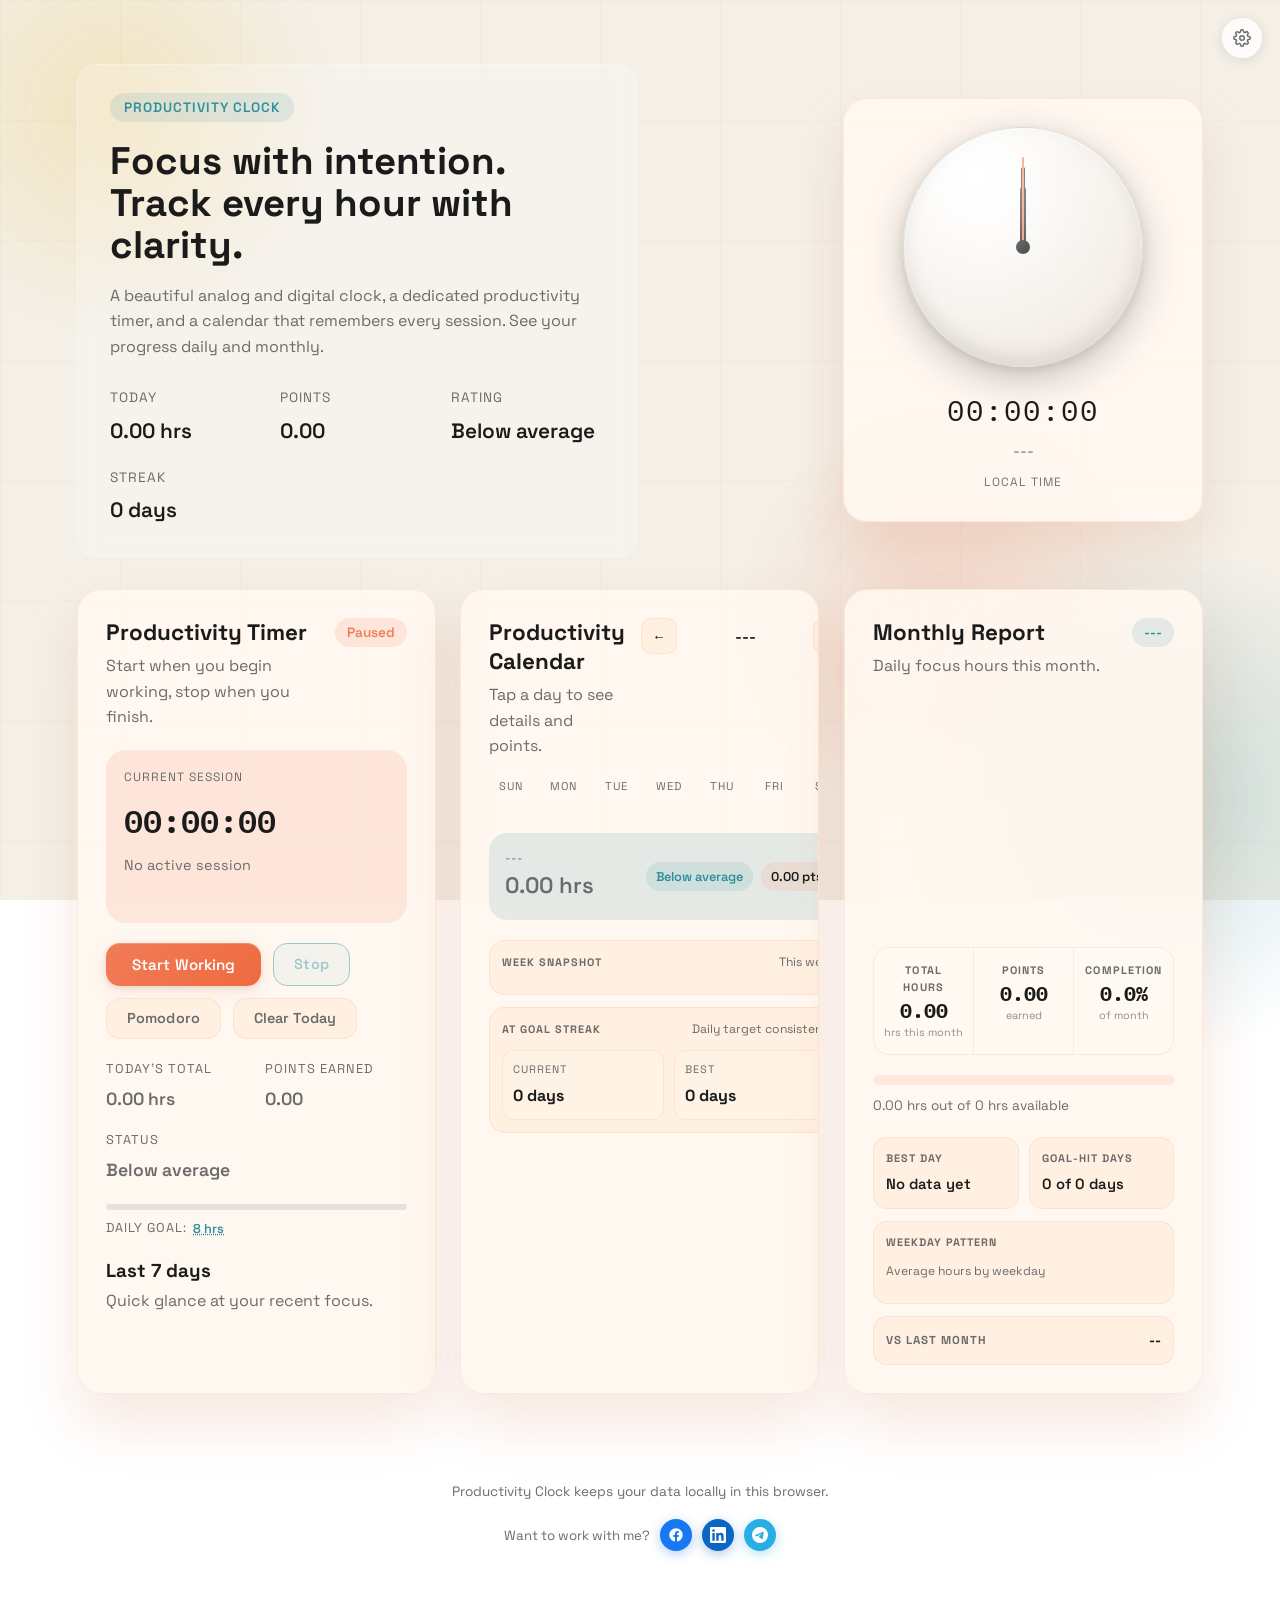
==== commit 163e0a45: "Rename reading mode to work mode and bump version to 1.0.1 Replaces all user-facing "Reading" / "Sta" ====
--- a/index.html
+++ b/index.html
@@ -100,7 +100,7 @@
         <div class="card-header">
           <div>
             <h2>Productivity Timer</h2>
-            <p>Start when you begin reading, stop when you finish.</p>
+            <p>Start when you begin working, stop when you finish.</p>
           </div>
           <span class="pill" id="timerStatus">Paused</span>
         </div>
@@ -113,7 +113,7 @@
         </div>
 
         <div class="timer-actions">
-          <button class="btn primary" id="startBtn">Start Reading</button>
+          <button class="btn primary" id="startBtn">Start Working</button>
           <button class="btn ghost" id="stopBtn" disabled>Stop</button>
           <button class="btn subtle" id="pomoToggleBtn">Pomodoro</button>
           <button class="btn subtle" id="clearTodayBtn">Clear Today</button>
@@ -432,7 +432,7 @@
       </div>
     </div>
     <!-- Reading Mode Overlay -->
-    <div class="reading-overlay" id="readingOverlay" role="dialog" aria-label="Reading session" aria-hidden="true" hidden inert>
+    <div class="reading-overlay" id="readingOverlay" role="dialog" aria-label="Working session" aria-hidden="true" hidden inert>
 
       <!-- State 1: Reading main (single ring view) -->
       <div class="reading-main" id="readingMain">
@@ -442,7 +442,7 @@
             <circle class="rring-fill" id="readingRingFill" cx="100" cy="100" r="86"/>
           </svg>
           <div class="reading-center">
-            <span class="reading-mode-lbl">READING</span>
+            <span class="reading-mode-lbl">WORKING</span>
             <div class="reading-elapsed" id="readingElapsed">00:00</div>
             <span class="reading-sub-lbl">session time</span>
           </div>
@@ -494,7 +494,7 @@
       <!-- State 2: Split view (reading + focus side by side) -->
       <div class="reading-split" id="readingSplit" hidden>
         <div class="split-reading-panel" id="splitReadingPanel">
-          <p class="split-panel-label">READING</p>
+          <p class="split-panel-label">WORKING</p>
           <div class="split-ring-wrap">
             <svg viewBox="0 0 160 160" class="split-ring-svg" aria-hidden="true">
               <circle class="srring-track" cx="80" cy="80" r="66"/>
@@ -526,7 +526,7 @@
             <p class="spd-cycles" id="splitDoneCycles">1 cycle completed</p>
             <div class="spd-actions">
               <button class="rov-btn rov-primary" id="splitSameTimeBtn">Same time</button>
-              <button class="rov-btn rov-subtle"  id="splitEndPomoBtn">Continue reading</button>
+              <button class="rov-btn rov-subtle"  id="splitEndPomoBtn">Continue working</button>
             </div>
           </div>
         </div>
